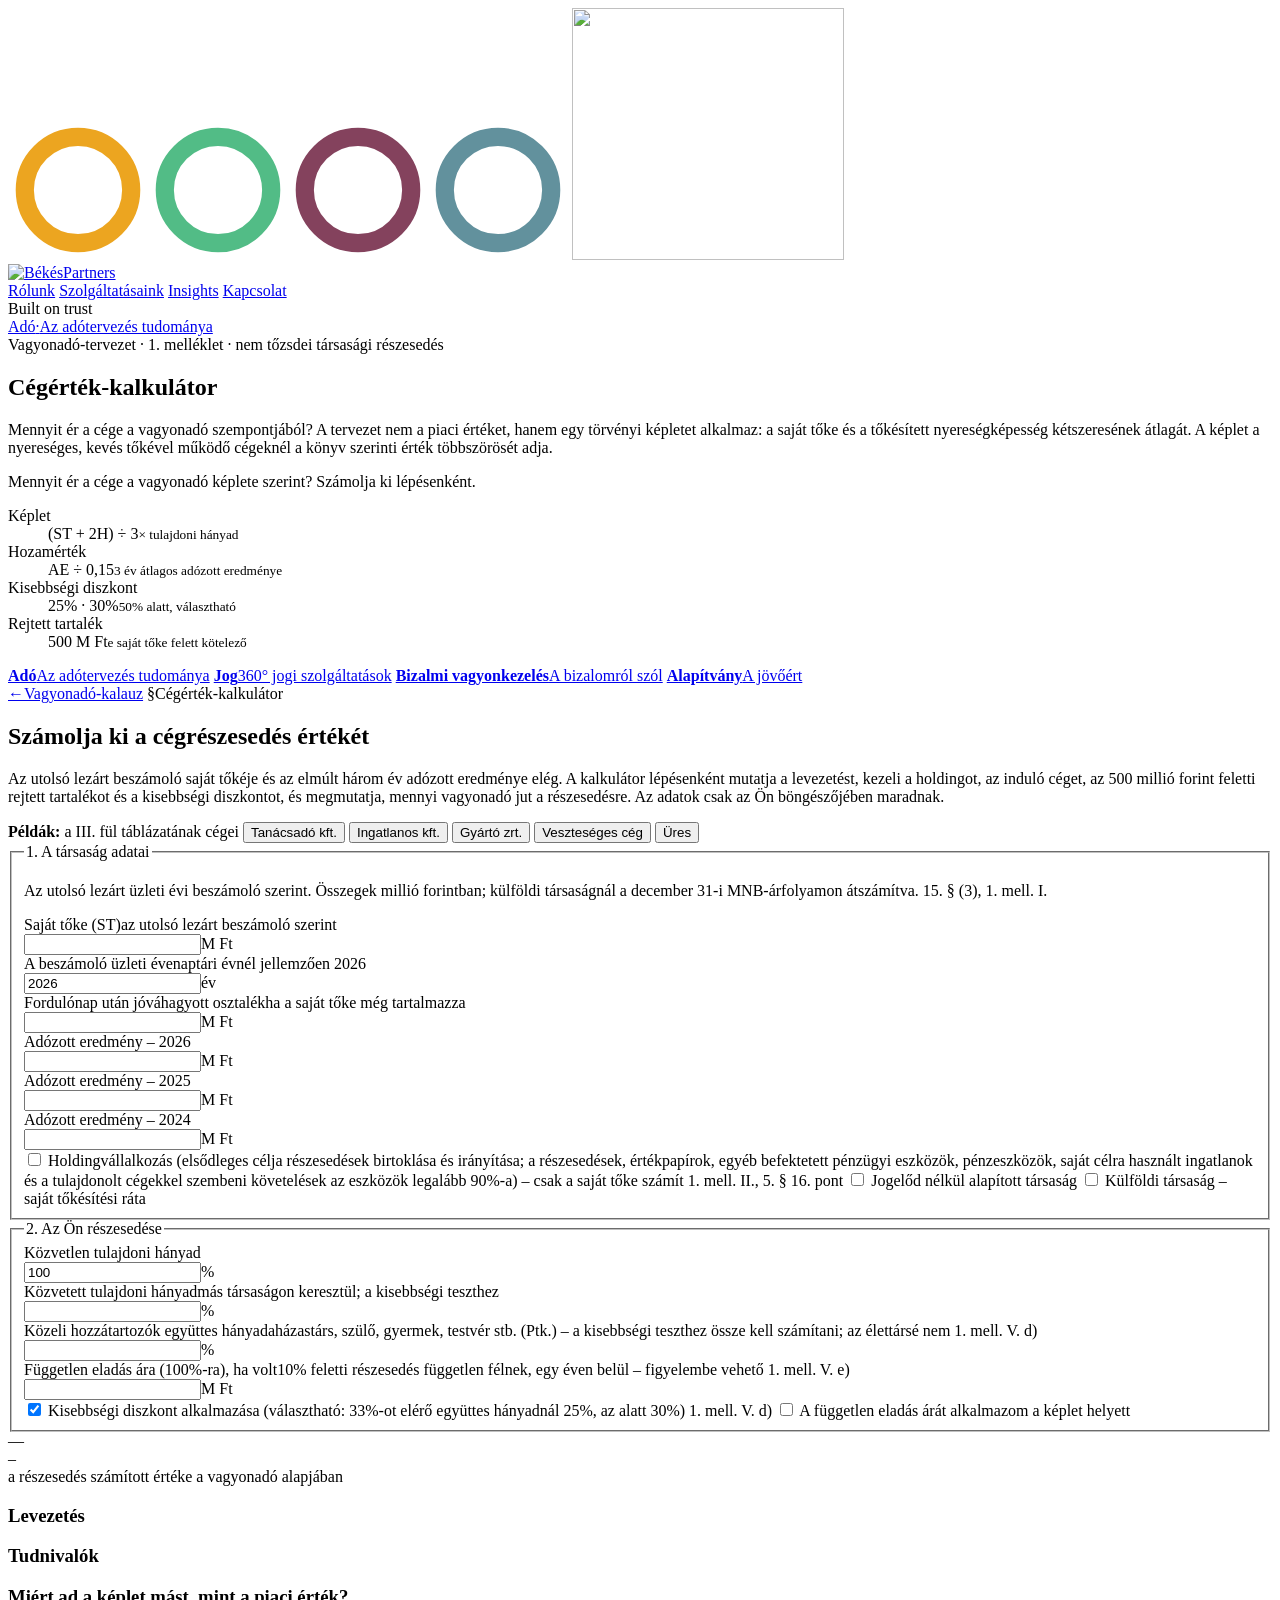
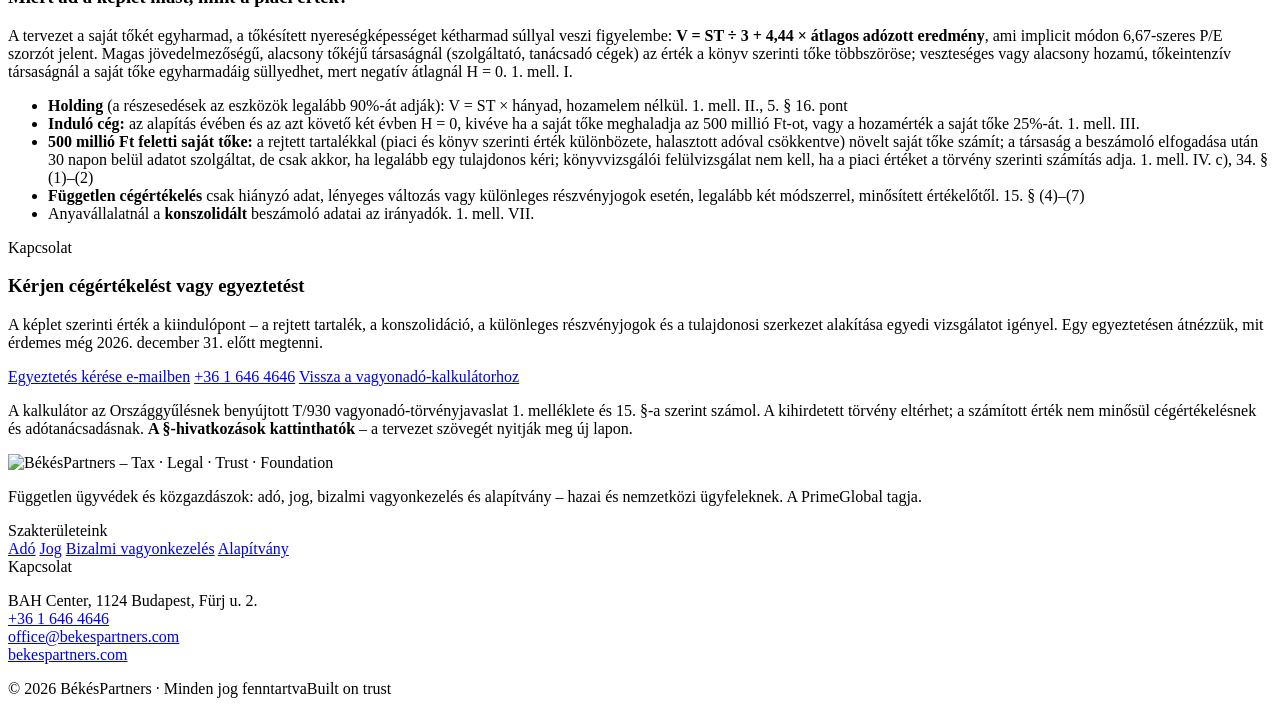
==== cegertek.html @ 0c13ca5b "Alap-URL átírása staging.bekespartners.com/vagyonado-kalauz2026/-ra og:image, canonical, og:url – mi" ====
<!DOCTYPE html>
<!-- Cégérték-kalkulátor – önálló oldal. Arculat és lábléc az index.html-lel közös (styles.css). Logika: cegertek.js -->
<html lang="hu" data-hdr="hero" data-radius="0" data-density="m" data-tabs="line" data-upper="1" data-hcolor="accent" data-bg="neutral" data-stripe="4" data-facts="1" data-logopos="left" data-theme="light">
<head>
<meta charset="utf-8">
<meta name="viewport" content="width=device-width, initial-scale=1, viewport-fit=cover">
<meta http-equiv="Content-Security-Policy" content="default-src 'none'; script-src 'self'; style-src 'self'; img-src 'self' data:; font-src 'self'; connect-src 'none'; form-action 'none'; base-uri 'none'; object-src 'none'; upgrade-insecure-requests">
<meta name="referrer" content="no-referrer">
<meta name="description" content="Cégérték-kalkulátor a 2026-os vagyonadó-tervezet 1. melléklete szerint: V = (ST + 2H) ÷ 3 – saját tőke, hozamérték, holding, induló cég, rejtett tartalék, kisebbségi diszkont.">
<meta name="robots" content="index,follow">
<meta name="theme-color" content="#13407D">
<meta property="og:type" content="article">
<meta property="og:locale" content="hu_HU">
<meta property="og:site_name" content="BékésPartners">
<meta property="og:title" content="Cégérték-kalkulátor – nem tőzsdei cégrészesedés értéke a vagyonadó-tervezet szerint">
<meta property="og:description" content="Számolja ki, mennyit ér a cége a 2026-os vagyonadó-tervezet képlete szerint, és mennyi vagyonadó jut a részesedésére.">
<meta property="og:image" content="https://staging.bekespartners.com/vagyonado-kalauz2026/hero.jpg">
<link rel="canonical" href="https://staging.bekespartners.com/vagyonado-kalauz2026/cegertek.html">
<meta property="og:url" content="https://staging.bekespartners.com/vagyonado-kalauz2026/cegertek.html">
<meta name="twitter:card" content="summary_large_image">
<script type="application/ld+json">{"@context":"https://schema.org","@type":"WebApplication","name":"Cégérték-kalkulátor","applicationCategory":"FinanceApplication","inLanguage":"hu","author":{"@type":"Organization","name":"BékésPartners","url":"https://www.bekespartners.com/"}}</script>
<meta name="color-scheme" content="light dark">
<title>Cégérték-kalkulátor</title>
<link rel="icon" href="data:image/svg+xml,%3Csvg xmlns='http://www.w3.org/2000/svg' viewBox='0 0 32 32'%3E%3Crect width='32' height='32' rx='6' fill='%231B4180'/%3E%3Ctext x='16' y='22' font-family='Georgia,serif' font-size='18' font-weight='700' text-anchor='middle' fill='%23fff'%3E%C2%A7%3C/text%3E%3C/svg%3E">
<link rel="preload" href="fonts/montserrat-latin-ext-400-normal.woff2" as="font" type="font/woff2" crossorigin>
<link rel="preload" href="fonts/montserrat-latin-ext-600-normal.woff2" as="font" type="font/woff2" crossorigin>
<link rel="stylesheet" href="styles.css">
</head>
<body class="page-cegertek">
<!-- Háttér-vízjel: a BékésPartners-logó négy gyűrűje; a IV. fülön az SQN-logó. Tisztán dekoratív. -->
<div class="wm" aria-hidden="true">
  <svg class="wm-rings" viewBox="0 0 400 100" width="560" height="140">
    <circle cx="50" cy="50" r="38" fill="none" stroke="#ECA520" stroke-width="13"/>
    <circle cx="150" cy="50" r="38" fill="none" stroke="#52BC86" stroke-width="13"/>
    <circle cx="250" cy="50" r="38" fill="none" stroke="#84425D" stroke-width="13"/>
    <circle cx="350" cy="50" r="38" fill="none" stroke="#62919D" stroke-width="13"/>
  </svg>
  <img class="wm-sqn" src="sqn-logo.png" alt="" width="272" height="252">
</div>

<header class="brandbar" id="brandbar">
  <div class="wrap">
    <div class="brandrow">
      <div class="brandid">
        <!-- LOGÓ: logo.png a repó gyökerében (átlátszó háttér). Mérete: styles.css --bar-logo-h -->
        <a class="logolink" href="index.html" aria-label="BékésPartners – Vagyonadó-kalauz, kezdőlap"><img class="logo" src="logo.png" alt="BékésPartners" width="572" height="80"></a>
      </div>
      <div class="brandright">
        <!-- FŐOLDALI NAVIGÁCIÓ tükre (bekespartners.com) – a linkek a főoldalra mutatnak; aloldal-címekre cserélhetők -->
        <nav class="sitenav" aria-label="BékésPartners főoldal">
          <a href="https://www.bekespartners.com/" target="_blank" rel="noopener noreferrer">Rólunk</a>
          <a href="https://www.bekespartners.com/" target="_blank" rel="noopener noreferrer">Szolgáltatásaink</a>
          <a href="https://www.bekespartners.com/" target="_blank" rel="noopener noreferrer">Insights</a>
          <a href="https://www.bekespartners.com/" target="_blank" rel="noopener noreferrer">Kapcsolat</a>
        </nav>
        <!-- MOTTÓ: a BékésPartners "Built on trust" jelmondat – töröld a sort, ha nem kell -->
        <span class="motto">Built on trust</span>
        <!-- SZÖVEGÁLLAPOT (kikapcsolva) – ha később kell, ide: <span class="stamp">Szövegállapot: …</span> -->
      </div>
    </div>
  </div>
</header>
<section class="masthead masthead-sm" aria-label="Bevezető">
  <div class="wrap">
    <a class="practice-chip" href="https://www.bekespartners.com/ado/" target="_blank" rel="noopener noreferrer"><span class="pc-dot"></span>Adó<span class="pc-sep">·</span><span class="pc-tag">Az adótervezés tudománya</span></a>
    <div class="eyebrow">Vagyonadó-tervezet · 1. melléklet · nem tőzsdei társasági részesedés</div>
    <h1>Cégérték-kalkulátor</h1>
    <p class="lead lead-full">Mennyit ér a cége a vagyonadó szempontjából? A tervezet nem a piaci értéket, hanem egy törvényi képletet alkalmaz: a saját tőke és a tőkésített nyereségképesség kétszeresének átlagát. A képlet a nyereséges, kevés tőkével működő cégeknél a könyv szerinti érték többszörösét adja.</p>
    <p class="lead lead-short">Mennyit ér a cége a vagyonadó képlete szerint? Számolja ki lépésenként.</p>
    <dl class="facts">
      <div class="f-tax"><dt>Képlet</dt><dd>(ST + 2H) ÷ 3<small>× tulajdoni hányad</small></dd></div>
      <div class="f-legal"><dt>Hozamérték</dt><dd>AE ÷ 0,15<small>3 év átlagos adózott eredménye</small></dd></div>
      <div class="f-trust"><dt>Kisebbségi diszkont</dt><dd>25% · 30%<small>50% alatt, választható</small></dd></div>
      <div class="f-found"><dt>Rejtett tartalék</dt><dd>500 M Ft<small>e saját tőke felett kötelező</small></dd></div>
    </dl>
  </div>
</section>
<nav class="practice-rule" aria-label="BékésPartners szakterületek">
  <a class="pr-tax" href="https://www.bekespartners.com/ado/" target="_blank" rel="noopener noreferrer"><b>Adó</b><span>Az adótervezés tudománya</span></a>
  <a class="pr-legal" href="https://www.bekespartners.com/jog/" target="_blank" rel="noopener noreferrer"><b>Jog</b><span>360° jogi szolgáltatások</span></a>
  <a class="pr-trust" href="https://www.bekespartners.com/vagyonkezeles/" target="_blank" rel="noopener noreferrer"><b>Bizalmi vagyonkezelés</b><span>A bizalomról szól</span></a>
  <a class="pr-found" href="https://www.bekespartners.com/alapitvany/" target="_blank" rel="noopener noreferrer"><b>Alapítvány</b><span>A jövőért</span></a>
</nav>
<nav class="tabbar" aria-label="Oldalak">
  <div class="wrap"><div class="tabs">
    <a class="tab tab-link" href="index.html"><span class="n">←</span>Vagyonadó-kalauz</a>
    <span class="tab" aria-current="page"><span class="n">§</span>Cégérték-kalkulátor</span>
  </div></div>
</nav>

<main class="wrap">
<section class="panel" id="ceg">
  <div class="prose k-intro">
    <h2>Számolja ki a cégrészesedés értékét</h2>
    <p>Az utolsó lezárt beszámoló saját tőkéje és az elmúlt három év adózott eredménye elég. A kalkulátor lépésenként mutatja a levezetést, kezeli a holdingot, az induló céget, az 500 millió forint feletti rejtett tartalékot és a kisebbségi diszkontot, és megmutatja, mennyi vagyonadó jut a részesedésre. Az adatok csak az Ön böngészőjében maradnak.</p>
  </div>
  <noscript><div class="note"><b>A kalkulátorhoz JavaScript szükséges.</b></div></noscript>
  <div class="kbar">
    <span class="kbar-l"><strong>Példák:</strong> a III. fül táblázatának cégei</span>
    <span class="bar-actions">
      <button type="button" class="btn small" data-ex="tanacsado">Tanácsadó kft.</button>
      <button type="button" class="btn small" data-ex="ingatlan">Ingatlanos kft.</button>
      <button type="button" class="btn small" data-ex="gyarto">Gyártó zrt.</button>
      <button type="button" class="btn small" data-ex="veszteseges">Veszteséges cég</button>
      <button type="button" class="btn small" data-ex="clear">Üres</button>
    </span>
  </div>
  <div class="test">
    <form class="form" id="cf" autocomplete="off" novalidate>
      <fieldset>
        <legend>1. A társaság adatai</legend>
        <p class="fhint">Az utolsó lezárt üzleti évi beszámoló szerint. Összegek millió forintban; külföldi társaságnál a december 31-i MNB-árfolyamon átszámítva. <span class="ref">15. § (3), 1. mell. I.</span></p>
        <div class="grid3">
          <div class="fld"><label for="c_st">Saját tőke (ST)</label><span class="sub">az utolsó lezárt beszámoló szerint</span><div class="inp"><input type="number" step="any" id="c_st" inputmode="decimal"><span>M Ft</span></div></div>
          <div class="fld"><label for="c_fy">A beszámoló üzleti éve</label><span class="sub">naptári évnél jellemzően 2026</span><div class="inp"><input type="number" step="1" id="c_fy" value="2026" inputmode="numeric"><span>év</span></div></div>
          <div class="fld"><label for="c_div">Fordulónap után jóváhagyott osztalék</label><span class="sub">ha a saját tőke még tartalmazza</span><div class="inp"><input type="number" step="any" min="0" id="c_div" inputmode="decimal"><span>M Ft</span></div></div>
          <div class="fld"><label for="c_ae1" id="l_ae1">Adózott eredmény – 2026</label><div class="inp"><input type="number" step="any" id="c_ae1" inputmode="decimal"><span>M Ft</span></div></div>
          <div class="fld"><label for="c_ae2" id="l_ae2">Adózott eredmény – 2025</label><div class="inp"><input type="number" step="any" id="c_ae2" inputmode="decimal"><span>M Ft</span></div></div>
          <div class="fld"><label for="c_ae3" id="l_ae3">Adózott eredmény – 2024</label><div class="inp"><input type="number" step="any" id="c_ae3" inputmode="decimal"><span>M Ft</span></div></div>
        </div>
        <div class="grid3" id="c_hidden" hidden>
          <div class="fld"><label for="c_rt">Rejtett tartalék</label><span class="sub">befektetett ingatlan, részesedés, értékpapír: piaci − könyv szerinti érték, könyvvizsgáló által felülvizsgálva</span><div class="inp"><input type="number" step="any" min="0" id="c_rt" inputmode="decimal"><span>M Ft</span></div></div>
          <div class="fld"><label for="c_dtl">Halasztott adókötelezettség</label><span class="sub">üresen hagyva a rejtett tartalék 15%-a <span class="ref">5. § 15. pont</span></span><div class="inp"><input type="number" step="any" min="0" id="c_dtl" inputmode="decimal"><span>M Ft</span></div></div>
        </div>
        <div class="kopts">
          <label class="chk"><input type="checkbox" id="c_hold"> Holdingvállalkozás (elsődleges célja részesedések birtoklása és irányítása; a részesedések, értékpapírok, egyéb befektetett pénzügyi eszközök, pénzeszközök, saját célra használt ingatlanok és a tulajdonolt cégekkel szembeni követelések az eszközök legalább 90%-a) – csak a saját tőke számít <span class="ref">1. mell. II., 5. § 16. pont</span></label>
          <label class="chk"><input type="checkbox" id="c_new"> Jogelőd nélkül alapított társaság</label>
          <label class="chk"><input type="checkbox" id="c_kulf"> Külföldi társaság – saját tőkésítési ráta</label>
        </div>
        <div class="kopts" id="c_simprow" hidden>
          <label class="chk"><input type="checkbox" id="c_simp"> Egyszerűsített értékelés: a saját tőke tulajdoni hányadra jutó része (választható, ha a saját tőke legfeljebb 100 M Ft) <span class="ref">15. § (9)</span></label>
        </div>
        <div class="grid3" id="c_newrow" hidden>
          <div class="fld"><label for="c_fd">Az alapítás éve</label><span class="sub">az alapítás évében és az azt követő két évben H = 0, kivéve ha ST &gt; 500 M Ft vagy H &gt; ST 25%-a <span class="ref">1. mell. III.</span></span><div class="inp"><input type="number" step="1" id="c_fd" inputmode="numeric"><span>év</span></div></div>
        </div>
        <div class="grid3" id="c_kulfrow" hidden>
          <div class="fld"><label for="c_T">Tőkésítési ráta</label><span class="sub">az ország kockázatmentes kamatlába + nem jegyzett társaságokra alkalmazott felár <span class="ref">1. mell. VI.</span></span><div class="inp"><input type="number" step="any" min="1" id="c_T" value="15" inputmode="decimal"><span>%</span></div></div>
        </div>
      </fieldset>
      <fieldset>
        <legend>2. Az Ön részesedése</legend>
        <div class="grid3">
          <div class="fld"><label for="c_sh">Közvetlen tulajdoni hányad</label><div class="inp"><input type="number" step="any" min="0" max="100" id="c_sh" value="100" inputmode="decimal"><span>%</span></div></div>
          <div class="fld"><label for="c_ish">Közvetett tulajdoni hányad</label><span class="sub">más társaságon keresztül; a kisebbségi teszthez</span><div class="inp"><input type="number" step="any" min="0" max="100" id="c_ish" inputmode="decimal"><span>%</span></div></div>
          <div class="fld"><label for="c_rel">Közeli hozzátartozók együttes hányada</label><span class="sub">házastárs, szülő, gyermek, testvér stb. (Ptk.) – a kisebbségi teszthez össze kell számítani; az élettársé nem <span class="ref">1. mell. V. d)</span></span><div class="inp"><input type="number" step="any" min="0" max="100" id="c_rel" inputmode="decimal"><span>%</span></div></div>
          <div class="fld"><label for="c_txv">Független eladás ára (100%-ra), ha volt</label><span class="sub">10% feletti részesedés független félnek, egy éven belül – figyelembe vehető <span class="ref">1. mell. V. e)</span></span><div class="inp"><input type="number" step="any" min="0" id="c_txv" inputmode="decimal"><span>M Ft</span></div></div>
        </div>
        <div class="kopts">
          <label class="chk"><input type="checkbox" id="c_disc" checked> Kisebbségi diszkont alkalmazása (választható: 33%-ot elérő együttes hányadnál 25%, az alatt 30%) <span class="ref">1. mell. V. d)</span></label>
          <label class="chk"><input type="checkbox" id="c_usetx"> A független eladás árát alkalmazom a képlet helyett</label>
        </div>
      </fieldset>
    </form>
    <aside class="result" id="cSum">
      <div class="r-top">
        <span class="badge b-info" id="cBadge">—</span>
        <div class="r-tax" id="cVal">–</div>
        <div class="r-tax-lbl">a részesedés számított értéke a vagyonadó alapjában</div>
        <div class="krange" id="cRatio"></div>
      </div>
      <div class="r-rows" id="cRows"></div>
      <div class="r-sec">
        <h3>Levezetés</h3>
        <div class="ka-steps" id="cSteps"></div>
      </div>
      <div class="r-sec">
        <h3>Tudnivalók</h3>
        <div class="flags" id="cFlags"></div>
      </div>
    </aside>
  </div>

  <div class="prose">
    <h3>Miért ad a képlet mást, mint a piaci érték?</h3>
    <p>A tervezet a saját tőkét egyharmad, a tőkésített nyereségképességet kétharmad súllyal veszi figyelembe: <strong>V = ST ÷ 3 + 4,44 × átlagos adózott eredmény</strong>, ami implicit módon 6,67-szeres P/E szorzót jelent. Magas jövedelmezőségű, alacsony tőkéjű társaságnál (szolgáltató, tanácsadó cégek) az érték a könyv szerinti tőke többszöröse; veszteséges vagy alacsony hozamú, tőkeintenzív társaságnál a saját tőke egyharmadáig süllyedhet, mert negatív átlagnál H = 0. <span class="ref">1. mell. I.</span></p>
    <ul>
      <li><strong>Holding</strong> (a részesedések az eszközök legalább 90%-át adják): V = ST × hányad, hozamelem nélkül. <span class="ref">1. mell. II., 5. § 16. pont</span></li>
      <li><strong>Induló cég:</strong> az alapítás évében és az azt követő két évben H = 0, kivéve ha a saját tőke meghaladja az 500 millió Ft-ot, vagy a hozamérték a saját tőke 25%-át. <span class="ref">1. mell. III.</span></li>
      <li><strong>500 millió Ft feletti saját tőke:</strong> a rejtett tartalékkal (piaci és könyv szerinti érték különbözete, halasztott adóval csökkentve) növelt saját tőke számít; a társaság a beszámoló elfogadása után 30 napon belül adatot szolgáltat, de csak akkor, ha legalább egy tulajdonos kéri; könyvvizsgálói felülvizsgálat nem kell, ha a piaci értéket a törvény szerinti számítás adja. <span class="ref">1. mell. IV. c), 34. § (1)–(2)</span></li>
      <li><strong>Független cégértékelés</strong> csak hiányzó adat, lényeges változás vagy különleges részvényjogok esetén, legalább két módszerrel, minősített értékelőtől. <span class="ref">15. § (4)–(7)</span></li>
      <li>Anyavállalatnál a <strong>konszolidált</strong> beszámoló adatai az irányadók. <span class="ref">1. mell. VII.</span></li>
    </ul>
    <div class="contact-cta">
      <div>
        <div class="eyebrow">Kapcsolat</div>
        <h3>Kérjen cégértékelést vagy egyeztetést</h3>
        <p>A képlet szerinti érték a kiindulópont – a rejtett tartalék, a konszolidáció, a különleges részvényjogok és a tulajdonosi szerkezet alakítása egyedi vizsgálatot igényel. Egy egyeztetésen átnézzük, mit érdemes még 2026. december 31. előtt megtenni.</p>
      </div>
      <div class="contact-btns">
        <a class="cta" href="mailto:office@bekespartners.com?subject=C%C3%A9g%C3%A9rt%C3%A9k%20%C3%A9s%20vagyonad%C3%B3%20%E2%80%93%20egyeztet%C3%A9s%20k%C3%A9r%C3%A9se">Egyeztetés kérése e-mailben</a>
        <a class="cta outline" href="tel:+3616464646">+36&nbsp;1&nbsp;646&nbsp;4646</a>
        <a class="cta outline" href="index.html#teszt">Vissza a vagyonadó-kalkulátorhoz</a>
      </div>
    </div>
    <p class="disclaimer">A kalkulátor az Országgyűlésnek benyújtott T/930 vagyonadó-törvényjavaslat 1. melléklete és 15. §-a szerint számol. A kihirdetett törvény eltérhet; a számított érték nem minősül cégértékelésnek és adótanácsadásnak. <strong>A §-hivatkozások kattinthatók</strong> – a tervezet szövegét nyitják meg új lapon.</p>
  </div>
</section>
</main>

<footer class="site-footer">
  <div class="wrap">
    <div class="ft-grid">
      <div class="ft-brand">
        <picture>
          <source srcset="logo.png" media="(prefers-reduced-motion: reduce)">
          <img class="ft-logo" src="logo-kibomlas.gif" alt="BékésPartners – Tax · Legal · Trust · Foundation" width="940" height="144" loading="lazy">
        </picture>
        <p>Független ügyvédek és közgazdászok: adó, jog, bizalmi vagyonkezelés és alapítvány – hazai és nemzetközi ügyfeleknek. A PrimeGlobal tagja.</p>
      </div>
      <div class="ft-prac">
        <div class="ft-h">Szakterületeink</div>
        <a class="p-tax" href="https://www.bekespartners.com/ado/" target="_blank" rel="noopener noreferrer">Adó</a>
        <a class="p-legal" href="https://www.bekespartners.com/jog/" target="_blank" rel="noopener noreferrer">Jog</a>
        <a class="p-trust" href="https://www.bekespartners.com/vagyonkezeles/" target="_blank" rel="noopener noreferrer">Bizalmi vagyonkezelés</a>
        <a class="p-found" href="https://www.bekespartners.com/alapitvany/" target="_blank" rel="noopener noreferrer">Alapítvány</a>
      </div>
      <div class="ft-contact">
        <div class="ft-h">Kapcsolat</div>
        <p>BAH Center, 1124 Budapest, Fürj u. 2.<br><a href="tel:+3616464646">+36&nbsp;1&nbsp;646&nbsp;4646</a><br><a href="mailto:office@bekespartners.com">office@bekespartners.com</a><br><a href="https://www.bekespartners.com/" target="_blank" rel="noopener noreferrer">bekespartners.com</a></p>
      </div>
    </div>
    <div class="ft-bottom"><span>© 2026 BékésPartners · Minden jog fenntartva</span><span class="ft-motto">Built on trust</span></div>
  </div>
</footer>

<script src="app.js" defer></script>
<script src="cegertek.js" defer></script>
</body>
</html>
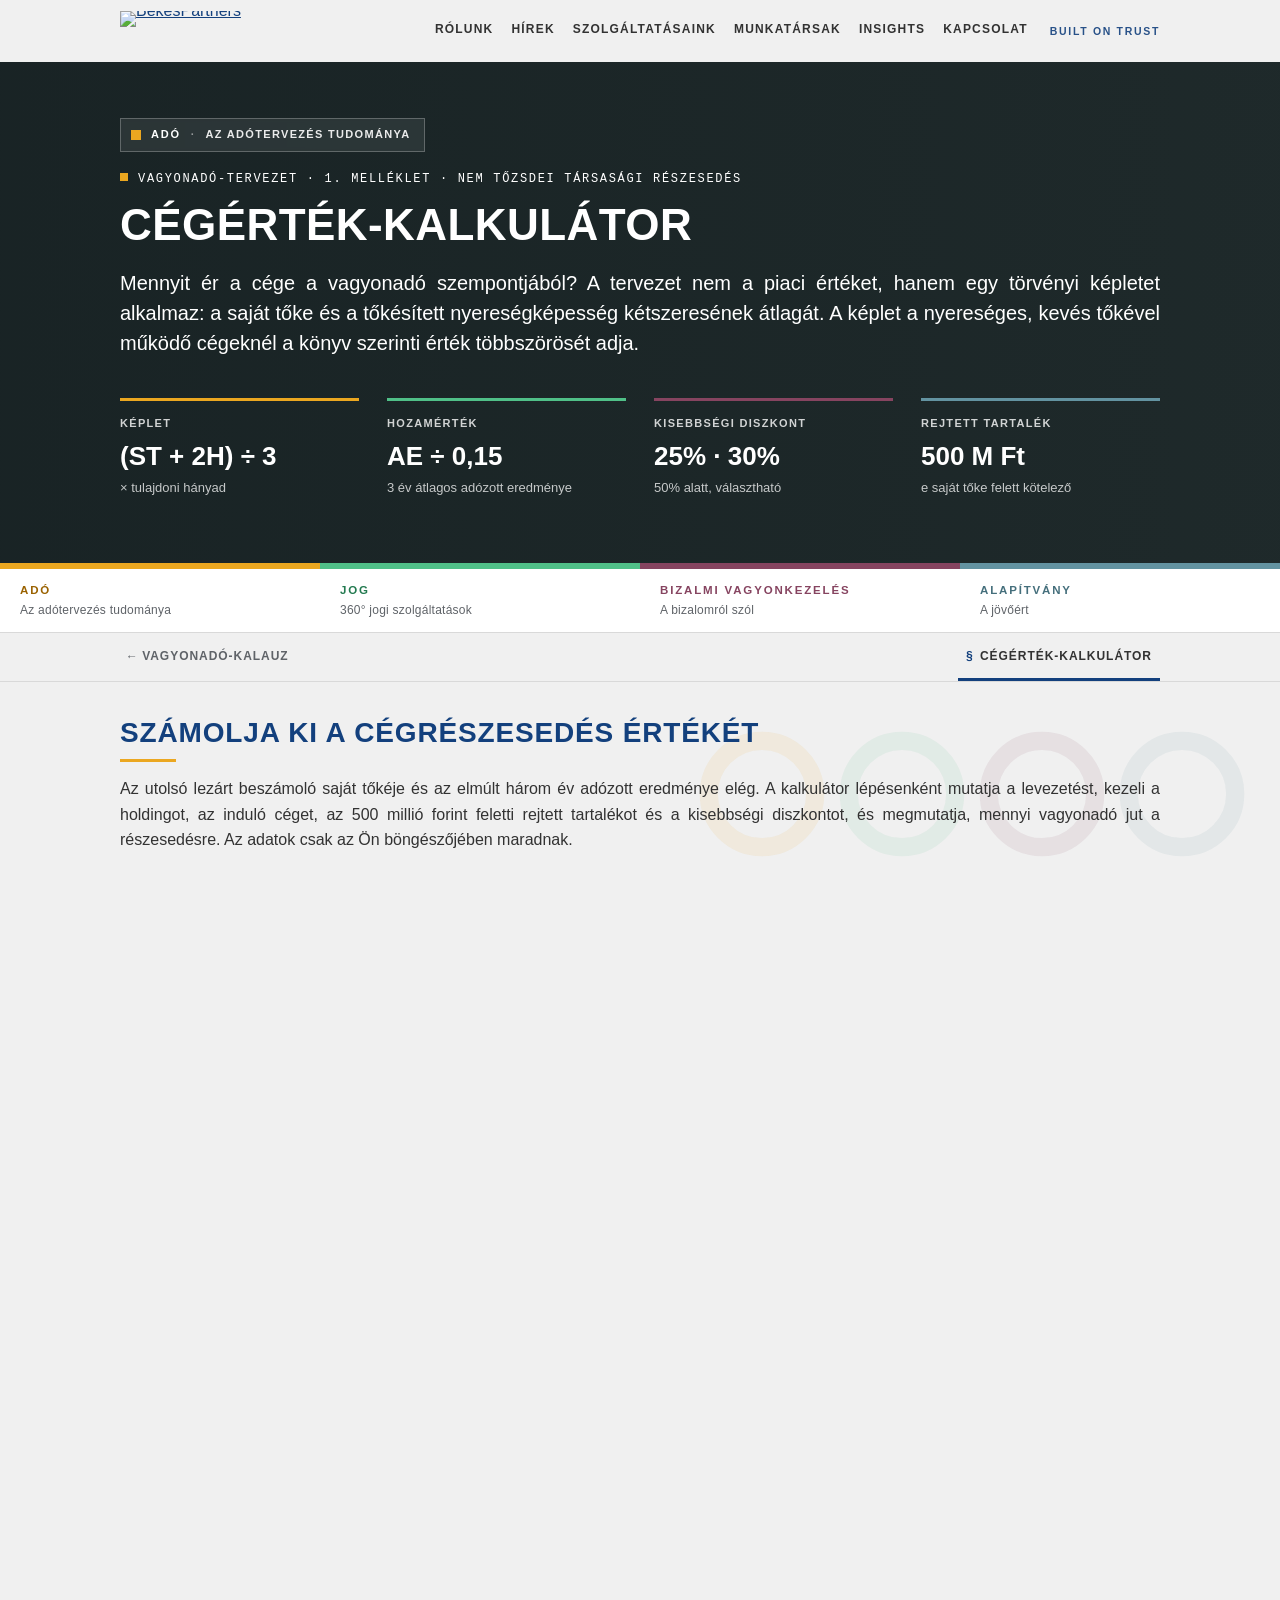
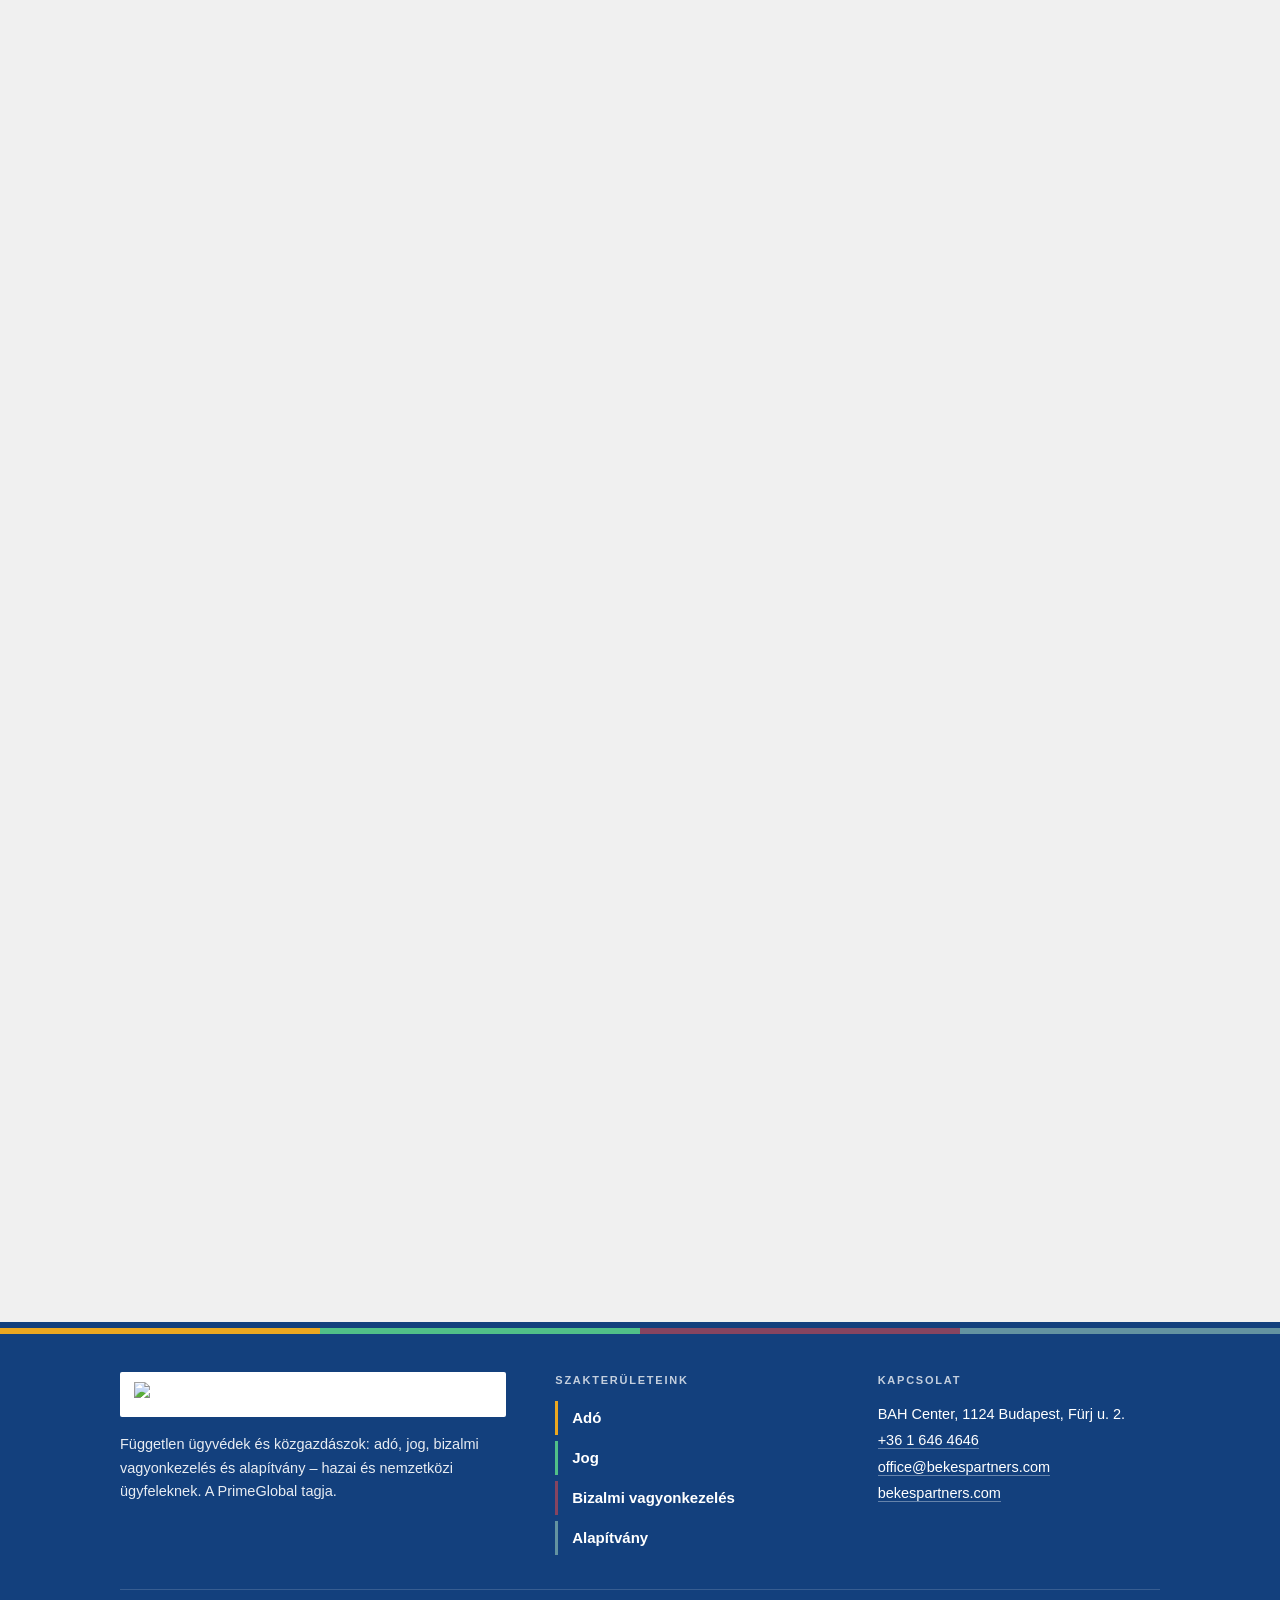
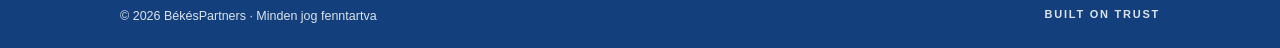
==== commit a5867172: "Navigáció frissítése a staging WP menünek megfelelően (6 link, root-relatív) Rólunk, Hírek, Szolgált" ====
--- a/cegertek.html
+++ b/cegertek.html
@@ -43,15 +43,17 @@
     <div class="brandrow">
       <div class="brandid">
         <!-- LOGÓ: logo.png a repó gyökerében (átlátszó háttér). Mérete: styles.css --bar-logo-h -->
-        <a class="logolink" href="index.html" aria-label="BékésPartners – Vagyonadó-kalauz, kezdőlap"><img class="logo" src="logo.png" alt="BékésPartners" width="572" height="80"></a>
+        <a class="logolink" href="./" aria-label="BékésPartners – Vagyonadó-kalauz, kezdőlap"><img class="logo" src="logo.png" alt="BékésPartners" width="572" height="80"></a>
       </div>
       <div class="brandright">
         <!-- FŐOLDALI NAVIGÁCIÓ tükre (bekespartners.com) – a linkek a főoldalra mutatnak; aloldal-címekre cserélhetők -->
         <nav class="sitenav" aria-label="BékésPartners főoldal">
-          <a href="https://www.bekespartners.com/" target="_blank" rel="noopener noreferrer">Rólunk</a>
-          <a href="https://www.bekespartners.com/" target="_blank" rel="noopener noreferrer">Szolgáltatásaink</a>
-          <a href="https://www.bekespartners.com/" target="_blank" rel="noopener noreferrer">Insights</a>
-          <a href="https://www.bekespartners.com/" target="_blank" rel="noopener noreferrer">Kapcsolat</a>
+          <a href="/rolunk/">Rólunk</a>
+          <a href="/news/">Hírek</a>
+          <a href="/ado/">Szolgáltatásaink</a>
+          <a href="/munkatarsak/">Munkatársak</a>
+          <a href="/insights-2/">Insights</a>
+          <a href="/kapcsolat/">Kapcsolat</a>
         </nav>
         <!-- MOTTÓ: a BékésPartners "Built on trust" jelmondat – töröld a sort, ha nem kell -->
         <span class="motto">Built on trust</span>
@@ -83,7 +85,7 @@
 </nav>
 <nav class="tabbar" aria-label="Oldalak">
   <div class="wrap"><div class="tabs">
-    <a class="tab tab-link" href="index.html"><span class="n">←</span>Vagyonadó-kalauz</a>
+    <a class="tab tab-link" href="./"><span class="n">←</span>Vagyonadó-kalauz</a>
     <span class="tab" aria-current="page"><span class="n">§</span>Cégérték-kalkulátor</span>
   </div></div>
 </nav>
@@ -189,7 +191,7 @@
       <div class="contact-btns">
         <a class="cta" href="mailto:office@bekespartners.com?subject=C%C3%A9g%C3%A9rt%C3%A9k%20%C3%A9s%20vagyonad%C3%B3%20%E2%80%93%20egyeztet%C3%A9s%20k%C3%A9r%C3%A9se">Egyeztetés kérése e-mailben</a>
         <a class="cta outline" href="tel:+3616464646">+36&nbsp;1&nbsp;646&nbsp;4646</a>
-        <a class="cta outline" href="index.html#teszt">Vissza a vagyonadó-kalkulátorhoz</a>
+        <a class="cta outline" href="./">Vissza a vagyonadó-kalkulátorhoz</a>
       </div>
     </div>
     <p class="disclaimer">A kalkulátor az Országgyűlésnek benyújtott T/930 vagyonadó-törvényjavaslat 1. melléklete és 15. §-a szerint számol. A kihirdetett törvény eltérhet; a számított érték nem minősül cégértékelésnek és adótanácsadásnak. <strong>A §-hivatkozások kattinthatók</strong> – a tervezet szövegét nyitják meg új lapon.</p>
--- a/styles.css
+++ b/styles.css
@@ -0,0 +1,714 @@
+/* =====================================================================
+   VAGYONADÓ-KALAUZ – styles.css
+   ---------------------------------------------------------------------
+   ARCULAT: csak az alábbi első blokkot kell módosítani.
+   A többi szín, méret és változat ebből származik.
+   ===================================================================== */
+:root{
+  /* Elsődleges szín: fejléc, gombok, fülek, grafikon. Legyen elég sötét,
+     hogy fehér szöveg olvasható legyen rajta (kontraszt ≥ 4,5:1). */
+  --brand:#13407D;            /* BékésPartners navy – bekespartners.com */
+  /* Másodlagos szín: kis feliratok (section label), segédvonalak, grafikon-segédvonal. */
+  --brand2:#0078C7;           /* BékésPartners blue */
+  /* Szöveg színe az elsődleges színen (fehér sötét márkaszínhez, #111111 világoshoz). */
+  --brand-ink:#ffffff;
+
+  /* Betűk – rendszerbetűk, nincs külső betöltés (adatvédelem, CSP).
+     Saját betűhöz lásd lent az @font-face mintát. */
+  --f-display:"Montserrat",Arial,Helvetica,sans-serif;   /* önállóan hosztolt, lásd @font-face lent */
+  --f-body:"Montserrat",Arial,Helvetica,sans-serif;
+  --f-mono:ui-monospace,"SFMono-Regular",Menlo,Consolas,"Liberation Mono",monospace;
+
+  /* Logó magassága a rögzített márkasávban (asztali / mobil) */
+  --bar-logo-h:40px; --bar-logo-h-m:30px;
+  /* Világos fejléc háttere (data-hdr="light") – a logó eredeti háttérszíne */
+  --hdr-light:#F0F0F0;
+
+  /* Szöveg és háttér – bekespartners.com: #323232 szöveg, #F0F0F0 háttér */
+  --ink:#323232; --bg:#F0F0F0; --surface:#ffffff; --sunk:#E9E9E9; --muted:#5F6368; --line:#D9D9D9;
+  /* Hero (sötét fotós fejléc) – a bekespartners.com hero-fotójának tónusai; a kép: hero.jpg */
+  --hero-a:#1F2A2B; --hero-b:#5B7E80; --plum-dark:#5A2830;
+  /* SQN Trust skin a bizalmi vagyonkezelés fülön – sqntrust.com */
+  --sqn-blue:#007FB2; --sqn-blue-text:#006B96; --sqn-ink:#221F20; --sqn-slate:#39485F; --sqn-soft:#E6F2F8;
+  /* Szövegváltozat a kék címkékhez – WCAG AA kontraszt a #F0F0F0 háttéren (a #0078C7 csak 4,08:1) */
+  --brand2-text:#0A66AD;
+  --f-serif:"Playfair Display","Didot","Bodoni MT",Georgia,"Times New Roman",serif;
+
+  /* Négyszegmensű gyakorlati színcsík (Tax · Legal · Trust · Foundation) – a data-stripe="4" kapcsolja */
+  --seg1:#EBA720; --seg2:#50C088; --seg3:#864460; --seg4:#6393A1;
+}
+/* Montserrat – önállóan hosztolva a /fonts mappából (SIL Open Font License, fonts/LICENSE-Montserrat.txt).
+   Nincs külső betöltés: adatvédelem és CSP (font-src 'self'). */
+@font-face{font-family:"Playfair Display";font-style:normal;font-weight:400;font-display:swap;src:url("fonts/playfair-display-latin-400-normal.woff2") format("woff2");unicode-range:U+0000-00FF,U+0131,U+0152-0153,U+02BB-02BC,U+02C6,U+02DA,U+02DC,U+0304,U+0308,U+0329,U+2000-206F,U+20AC,U+2122,U+2191,U+2193,U+2212,U+2215,U+FEFF,U+FFFD}
+@font-face{font-family:"Playfair Display";font-style:normal;font-weight:600;font-display:swap;src:url("fonts/playfair-display-latin-600-normal.woff2") format("woff2");unicode-range:U+0000-00FF,U+0131,U+0152-0153,U+02BB-02BC,U+02C6,U+02DA,U+02DC,U+0304,U+0308,U+0329,U+2000-206F,U+20AC,U+2122,U+2191,U+2193,U+2212,U+2215,U+FEFF,U+FFFD}
+@font-face{font-family:"Playfair Display";font-style:normal;font-weight:400;font-display:swap;src:url("fonts/playfair-display-latin-ext-400-normal.woff2") format("woff2");unicode-range:U+0100-02BA,U+02BD-02C5,U+02C7-02CC,U+02CE-02D7,U+02DD-02FF,U+0304,U+0308,U+0329,U+1D00-1DBF,U+1E00-1E9F,U+1EF2-1EFF,U+2020,U+20A0-20AB,U+20AD-20C0,U+2113,U+2C60-2C7F,U+A720-A7FF}
+@font-face{font-family:"Playfair Display";font-style:normal;font-weight:600;font-display:swap;src:url("fonts/playfair-display-latin-ext-600-normal.woff2") format("woff2");unicode-range:U+0100-02BA,U+02BD-02C5,U+02C7-02CC,U+02CE-02D7,U+02DD-02FF,U+0304,U+0308,U+0329,U+1D00-1DBF,U+1E00-1E9F,U+1EF2-1EFF,U+2020,U+20A0-20AB,U+20AD-20C0,U+2113,U+2C60-2C7F,U+A720-A7FF}
+@font-face{font-family:"Montserrat";font-style:normal;font-weight:400;font-display:swap;src:url("fonts/montserrat-latin-400-normal.woff2") format("woff2");unicode-range:U+0000-00FF,U+0131,U+0152-0153,U+02BB-02BC,U+02C6,U+02DA,U+02DC,U+0304,U+0308,U+0329,U+2000-206F,U+20AC,U+2122,U+2191,U+2193,U+2212,U+2215,U+FEFF,U+FFFD}
+@font-face{font-family:"Montserrat";font-style:normal;font-weight:600;font-display:swap;src:url("fonts/montserrat-latin-600-normal.woff2") format("woff2");unicode-range:U+0000-00FF,U+0131,U+0152-0153,U+02BB-02BC,U+02C6,U+02DA,U+02DC,U+0304,U+0308,U+0329,U+2000-206F,U+20AC,U+2122,U+2191,U+2193,U+2212,U+2215,U+FEFF,U+FFFD}
+@font-face{font-family:"Montserrat";font-style:normal;font-weight:700;font-display:swap;src:url("fonts/montserrat-latin-700-normal.woff2") format("woff2");unicode-range:U+0000-00FF,U+0131,U+0152-0153,U+02BB-02BC,U+02C6,U+02DA,U+02DC,U+0304,U+0308,U+0329,U+2000-206F,U+20AC,U+2122,U+2191,U+2193,U+2212,U+2215,U+FEFF,U+FFFD}
+@font-face{font-family:"Montserrat";font-style:normal;font-weight:400;font-display:swap;src:url("fonts/montserrat-latin-ext-400-normal.woff2") format("woff2");unicode-range:U+0100-02BA,U+02BD-02C5,U+02C7-02CC,U+02CE-02D7,U+02DD-02FF,U+0304,U+0308,U+0329,U+1D00-1DBF,U+1E00-1E9F,U+1EF2-1EFF,U+2020,U+20A0-20AB,U+20AD-20C0,U+2113,U+2C60-2C7F,U+A720-A7FF}
+@font-face{font-family:"Montserrat";font-style:normal;font-weight:600;font-display:swap;src:url("fonts/montserrat-latin-ext-600-normal.woff2") format("woff2");unicode-range:U+0100-02BA,U+02BD-02C5,U+02C7-02CC,U+02CE-02D7,U+02DD-02FF,U+0304,U+0308,U+0329,U+1D00-1DBF,U+1E00-1E9F,U+1EF2-1EFF,U+2020,U+20A0-20AB,U+20AD-20C0,U+2113,U+2C60-2C7F,U+A720-A7FF}
+@font-face{font-family:"Montserrat";font-style:normal;font-weight:700;font-display:swap;src:url("fonts/montserrat-latin-ext-700-normal.woff2") format("woff2");unicode-range:U+0100-02BA,U+02BD-02C5,U+02C7-02CC,U+02CE-02D7,U+02DD-02FF,U+0304,U+0308,U+0329,U+1D00-1DBF,U+1E00-1E9F,U+1EF2-1EFF,U+2020,U+20A0-20AB,U+20AD-20C0,U+2113,U+2C60-2C7F,U+A720-A7FF}
+
+/* ===================== Innentől nem kell szerkeszteni ===================== */
+:root{
+  --accent:var(--brand); --accent-ink:var(--brand-ink); --accent-soft:color-mix(in srgb, var(--brand) 11%, #ffffff);
+  --accent2:var(--brand2);
+  --band:var(--brand); --band-ink:var(--brand-ink); --hdr-bg:var(--band);
+  --fs:16px;
+  --ok:#2c6a45; --ok-soft:#e2efe6; --warn:#7f5400; --warn-soft:#f8eed6; --crit:#a0322a; --crit-soft:#f6e2df;
+  --r:6px;
+}
+:root[data-bg="white"]{--bg:#ffffff; --sunk:#eef1f3}
+:root[data-bg="tint"]{--bg:color-mix(in srgb, var(--brand) 6%, #ffffff); --sunk:color-mix(in srgb, var(--brand) 10%, #ffffff); --line:color-mix(in srgb, var(--brand) 16%, #dfe4e7)}
+@media (prefers-color-scheme: dark){
+  :root:not([data-theme="light"]){
+    --bg:#0e1418; --surface:#151d23; --sunk:#1b252c; --ink:#e3e9ed; --muted:#9aa7b1; --line:#2a3741;
+    --accent:color-mix(in srgb, var(--brand) 55%, #ffffff); --accent-ink:#0b1418; --accent-soft:color-mix(in srgb, var(--brand) 30%, #151d23);
+    --accent2:color-mix(in srgb, var(--brand2) 60%, #ffffff);
+    --ok:#7cc79a; --ok-soft:#173026; --warn:#e3b45a; --warn-soft:#33280f; --crit:#ef8c80; --crit-soft:#3a1d1a;
+    color-scheme:dark;
+  }
+}
+:root[data-theme="dark"]{
+  --bg:#0e1418; --surface:#151d23; --sunk:#1b252c; --ink:#e3e9ed; --muted:#9aa7b1; --line:#2a3741;
+  --accent:color-mix(in srgb, var(--brand) 55%, #ffffff); --accent-ink:#0b1418; --accent-soft:color-mix(in srgb, var(--brand) 30%, #151d23);
+  --accent2:color-mix(in srgb, var(--brand2) 60%, #ffffff);
+  --ok:#7cc79a; --ok-soft:#173026; --warn:#e3b45a; --warn-soft:#33280f; --crit:#ef8c80; --crit-soft:#3a1d1a;
+  color-scheme:dark;
+}
+*{box-sizing:border-box}
+[hidden]{display:none !important}
+body{background:var(--bg);color:var(--ink);font-family:var(--f-body);font-size:var(--fs);line-height:1.6;margin:0}
+.wrap{max-width:1080px;margin:0 auto;padding-inline:20px}
+h1,h2,h3,h4{font-family:var(--f-display);text-wrap:balance;line-height:1.2;margin:0}
+p{margin:0}
+a{color:var(--accent)}
+:focus-visible{outline:2px solid var(--accent);outline-offset:2px}
+
+/* Fejléc */
+.masthead{padding-block:18px 32px;background:var(--hdr-bg);color:var(--band-ink);border-bottom:6px solid var(--brand2)}
+.masthead .eyebrow{color:var(--band-ink);opacity:.78}
+.masthead .lead{margin-top:12px;font-size:17px;color:var(--band-ink);font-weight:600}
+.masthead .facts{background:color-mix(in srgb, var(--band-ink) 35%, transparent);border-color:color-mix(in srgb, var(--band-ink) 35%, transparent)}
+.masthead .facts div{background:var(--hdr-bg)}
+.masthead .facts dt,.masthead .facts dd small{color:var(--band-ink);opacity:.78}
+/* Rögzített márkasáv */
+:root{--bar-h:calc(var(--bar-logo-h) + 22px)}
+@media (max-width:720px){:root{--bar-h:calc(var(--bar-logo-h-m) + 18px)}}
+.brandbar{position:sticky;top:env(safe-area-inset-top,0px);z-index:7;background:var(--hdr-bg);color:var(--band-ink);height:var(--bar-h);display:flex;align-items:center;transition:box-shadow .15s ease}
+.brandbar.stuck{box-shadow:0 1px 0 var(--line),0 4px 14px rgba(15,30,60,.08)}
+.brandbar .wrap{width:100%}
+.brandrow{display:flex;align-items:center;justify-content:space-between;gap:14px;min-width:0}
+.brandid{display:flex;align-items:center;gap:14px;min-width:0}
+.logolink{display:block;line-height:0;border-radius:3px}
+.logo{display:block;height:var(--bar-logo-h);width:auto;max-width:100%}
+@media (max-width:720px){.logo{height:var(--bar-logo-h-m)}}
+.logo.light{background:#ffffff;padding:6px 10px;border-radius:var(--r)}
+.firmname{font-family:var(--f-display);font-weight:600;font-size:18px;min-width:0;overflow-wrap:anywhere;color:var(--band-ink)}
+.stamp{font-family:var(--f-mono);font-size:12px;color:var(--band-ink);opacity:.78;max-width:100%;overflow-wrap:anywhere}
+.brandright{display:flex;flex-direction:column;align-items:flex-end;gap:5px;min-width:0;flex-shrink:0}
+.motto{font-family:var(--f-body);font-size:10.5px;font-weight:700;letter-spacing:.16em;text-transform:uppercase;color:var(--band-ink);opacity:.9;white-space:nowrap}
+@media (max-width:420px){.motto{display:none}}
+.eyebrow{font-family:var(--f-mono);font-size:12px;letter-spacing:.08em;text-transform:uppercase;color:var(--brand2-text)}
+.masthead h1{font-size:clamp(30px,5vw,46px);font-weight:700;margin-top:10px;letter-spacing:-.01em}
+.facts{display:grid;grid-template-columns:repeat(4,minmax(0,1fr));gap:1px;background:var(--line);border:1px solid var(--line);border-radius:var(--r);overflow:hidden;margin-top:26px}
+.facts div{background:var(--surface);padding:14px 16px;min-width:0}
+.facts dt{font-size:12px;color:var(--muted);letter-spacing:.04em;text-transform:uppercase}
+.facts dd{margin:4px 0 0;font-family:var(--f-display);font-size:22px;font-weight:600;font-variant-numeric:tabular-nums}
+.facts dd small{display:block;font-family:var(--f-body);font-size:13px;font-weight:400;color:var(--muted)}
+@media (max-width:720px){.facts{grid-template-columns:repeat(2,minmax(0,1fr))}}
+
+/* Arculati változatok – az index.html <html> elemének data-* attribútumai állítják */
+:root[data-hdr="hero"]{--hdr-bg:var(--hero-a); --band-ink:#ffffff}
+:root[data-hdr="hero"] .brandbar{background:var(--hdr-light);color:var(--ink)}
+:root[data-hdr="hero"] .brandbar .motto{color:var(--accent)}
+:root[data-hdr="hero"] .masthead{background:var(--hero-a) url("hero.jpg") center/cover no-repeat;position:relative;overflow:hidden;padding-block:56px 48px}
+:root[data-hdr="hero"] .masthead::before{content:"";position:absolute;inset:0;background:linear-gradient(90deg,rgba(20,30,32,.55) 0%,rgba(20,30,32,.25) 60%,rgba(20,30,32,.05) 100%);pointer-events:none}
+:root[data-hdr="hero"] .masthead > .wrap{position:relative}
+:root[data-hdr="hero"] .masthead .eyebrow{color:#ffffff;opacity:.85;letter-spacing:.14em}
+:root[data-hdr="hero"] .masthead h1{color:#ffffff;font-weight:600;font-size:clamp(30px,4.6vw,44px);letter-spacing:.01em}
+:root[data-hdr="hero"] .masthead .lead{color:#ffffff;font-weight:300;font-size:20px;line-height:1.5;margin-top:16px}
+:root[data-hdr="hero"] .masthead .facts{background:transparent;border:0;gap:28px;margin-top:40px;border-radius:0;overflow:visible}
+:root[data-hdr="hero"] .masthead .facts div{background:transparent;padding:14px 0 0;border-top:3px solid #ffffff}
+:root[data-hdr="hero"] .masthead .facts .f-tax{border-top-color:var(--seg1)}
+:root[data-hdr="hero"] .masthead .facts .f-legal{border-top-color:var(--seg2)}
+:root[data-hdr="hero"] .masthead .facts .f-trust{border-top-color:var(--seg3)}
+:root[data-hdr="hero"] .masthead .facts .f-found{border-top-color:var(--seg4)}
+:root[data-hdr="hero"] .masthead .facts dt{color:#ffffff;opacity:.8;font-weight:600;letter-spacing:.12em;font-size:11px}
+:root[data-hdr="hero"] .masthead .facts dd{color:#ffffff;font-family:var(--f-body);font-weight:600;font-size:26px}
+:root[data-hdr="hero"] .masthead .facts dd small{color:#ffffff;opacity:.75;font-weight:300}
+@media (max-width:720px){:root[data-hdr="hero"] .masthead{padding-block:36px 32px}:root[data-hdr="hero"] .masthead .facts{gap:18px 20px;margin-top:28px}}
+:root[data-hdr="light"]{--hdr-bg:var(--hdr-light); --band-ink:var(--ink)}
+:root[data-hdr="light"] .masthead h1{color:var(--accent)}
+:root[data-hdr="light"] .masthead .eyebrow,:root[data-hdr="light"] .motto{color:var(--accent2);opacity:1}
+:root[data-hdr="light"] .masthead .lead{font-weight:400}
+:root[data-hdr="light"] .masthead .facts{background:var(--line);border-color:var(--line)}
+:root[data-hdr="light"] .masthead .facts div{background:var(--surface)}
+:root[data-hdr="light"] .masthead .facts dt,:root[data-hdr="light"] .masthead .facts dd small{color:var(--muted);opacity:1}
+:root[data-hdr="light"] .masthead .facts dd{color:var(--accent)}
+:root[data-hdr="dark"]{--hdr-bg:#121a20; --band-ink:#f2f5f7}
+:root[data-hdr="gradient"] .masthead{background:linear-gradient(120deg, var(--brand) 0%, color-mix(in srgb, var(--brand) 55%, var(--brand2)) 100%)}
+:root[data-hdr="gradient"] .masthead .facts{background:transparent}
+:root[data-hdr="gradient"] .masthead .facts div{background:color-mix(in srgb, #ffffff 9%, transparent)}
+:root[data-radius="0"]{--r:0px}
+:root[data-radius="2"]{--r:16px}
+:root[data-radius="0"] .btn,:root[data-radius="0"] .inp,:root[data-radius="0"] .cta{border-radius:0}
+:root[data-radius="2"] .btn,:root[data-radius="2"] .cta{border-radius:999px}
+:root[data-radius="2"] .inp{border-radius:10px}
+:root[data-density="s"]{--fs:15px}
+:root[data-density="l"]{--fs:17.5px}
+:root[data-density="s"] .panel{padding-block:24px 44px}
+:root[data-density="l"] .panel{padding-block:44px 72px}
+:root[data-tabs="pill"] .tabs{gap:6px;padding-block:8px}
+:root[data-tabs="pill"] .tab{border-bottom:0;border-radius:999px;padding:8px 16px}
+:root[data-tabs="pill"] .tab[aria-selected="true"]{background:var(--accent);color:var(--accent-ink)}
+:root[data-tabs="pill"] .tab[aria-selected="true"] .n{color:inherit;opacity:.8}
+:root[data-tabs="block"] .tabs{gap:0}
+:root[data-tabs="block"] .tab{border-bottom:0;border-right:1px solid var(--line);padding:15px 20px}
+:root[data-tabs="block"] .tab[aria-selected="true"]{background:var(--surface);box-shadow:inset 0 3px 0 var(--accent)}
+:root[data-upper="1"] h1,:root[data-upper="1"] .prose h2,:root[data-upper="1"] .prose h3,:root[data-upper="1"] legend{text-transform:uppercase;letter-spacing:.03em}
+:root[data-hcolor="accent"] .prose h2,:root[data-hcolor="accent"] .prose h3,:root[data-hcolor="accent"] legend{color:var(--accent)}
+:root[data-hcolor="brand2"] .prose h2,:root[data-hcolor="brand2"] .prose h3,:root[data-hcolor="brand2"] legend{color:var(--accent2)}
+:root[data-stripe="0"] .masthead{border-bottom:0}
+:root[data-stripe="4"] .masthead{border-bottom:0;background-image:linear-gradient(to right,var(--seg1) 0 25%,var(--seg2) 25% 50%,var(--seg3) 50% 75%,var(--seg4) 75% 100%);background-size:100% 6px;background-repeat:no-repeat;background-position:left bottom}
+:root[data-stripe="4"][data-hdr="gradient"] .masthead{background-image:linear-gradient(to right,var(--seg1) 0 25%,var(--seg2) 25% 50%,var(--seg3) 50% 75%,var(--seg4) 75% 100%),linear-gradient(120deg, var(--brand) 0%, color-mix(in srgb, var(--brand) 55%, var(--brand2)) 100%);background-size:100% 6px,100% 100%;background-repeat:no-repeat;background-position:left bottom,center}
+:root[data-facts="0"] .masthead .facts{display:none}
+:root[data-logopos="center"] .brandrow{justify-content:center}
+
+/* Fülek */
+.tabbar{position:sticky;top:calc(env(safe-area-inset-top,0px) + var(--bar-h));z-index:5;background:var(--bg);border-bottom:1px solid var(--line)}
+.tabs{display:flex;gap:4px;overflow-x:auto;scrollbar-width:none}
+.tabs::-webkit-scrollbar{display:none}
+.tab{flex:0 0 auto;font:inherit;font-size:12px;font-weight:600;letter-spacing:.08em;text-transform:uppercase;color:var(--muted);background:none;border:0;border-bottom:3px solid transparent;padding:14px 11px 11px;cursor:pointer;white-space:nowrap}
+@media (min-width:1000px){.tabs{justify-content:space-between}.tab{padding-inline:8px}}
+.tab .n{font-family:var(--f-mono);font-size:12px;margin-right:6px;color:var(--muted)}
+.tab[aria-selected="true"]{color:var(--ink);border-bottom-color:var(--accent)}
+.tab[aria-selected="true"] .n{color:var(--accent)}
+.tab:hover{color:var(--ink)}
+
+/* Tartalmi hasáb */
+.panel{padding-block:34px 60px;scroll-margin-top:calc(var(--bar-h) + 56px)}
+.prose{max-width:none}
+.prose.k-intro{margin-bottom:20px}
+.prose > * + *{margin-top:14px}
+.prose h2{font-size:28px;font-weight:700;margin-bottom:4px}
+.prose h3{font-size:21px;font-weight:600;margin-top:38px;padding-top:22px;border-top:1px solid var(--line)}
+.prose h4{font-family:var(--f-body);font-size:16px;font-weight:600;margin-top:22px}
+.prose ul,.prose ol{padding-left:1.25em;margin-bottom:0}
+.prose li + li{margin-top:7px}
+.intro{font-size:18px;color:var(--ink)}
+.ref{font-family:var(--f-mono);font-size:12px;color:var(--accent);background:var(--accent-soft);padding:1px 6px;border-radius:4px;white-space:normal;font-weight:600;-webkit-box-decoration-break:clone;box-decoration-break:clone}
+.ref a.reflink{white-space:nowrap}
+.ref a.reflink{color:inherit;text-decoration:none;border-bottom:1px dotted currentColor}
+.ref a.reflink:hover,.ref a.reflink:focus-visible{border-bottom-style:solid;text-decoration:none}
+.ref a.reflink::after{content:"↗";font-size:9px;margin-left:3px;opacity:.7}
+.muted{color:var(--muted)}
+strong{font-weight:600}
+
+/* Sorkizárt folyószöveg automatikus elválasztással (lang="hu"); keskeny képernyőn balra zárt,
+   mert ott a sorkizárás egyenetlen szóközöket hagy. */
+/* Sorkizárás mindenhol, ahol folyószöveg van (bekezdés, felsorolás, táblázatcella, megjegyzés, kártya, figyelmeztetés) */
+.prose p,.prose li,.masthead .lead,.disclaimer,.kpane p.kn,.note,.flag,td,.sqn-headtxt p,.band p,.contact-cta p{text-align:justify;text-justify:inter-word;hyphens:auto;-webkit-hyphens:auto;hyphenate-limit-chars:8 4 4}
+h1,h2,h3,h4,h5,th,td.num,.formula,.ref,.eyebrow,.motto,.sqn-label,.tab,.btn,.cta,.ktab,.kbig,.r-tax,.ka-val,.ka-steps,.inp,.sel,label.btn,.chart .cap b,.timeline .when{text-align:left;hyphens:manual}
+td.num,th.num{text-align:right}
+
+.note{border-left:3px solid var(--warn);background:var(--warn-soft);padding:12px 16px;border-radius:0 var(--r) var(--r) 0}
+.note.info{border-color:var(--accent);background:var(--accent-soft)}
+.note.crit{border-color:var(--crit);background:var(--crit-soft)}
+.note b{display:block;margin-bottom:2px}
+noscript .note{margin-bottom:20px}
+
+.tablewrap{overflow-x:auto;border:1px solid var(--line);border-radius:var(--r);background:var(--surface)}
+table{border-collapse:collapse;width:100%;font-size:14.5px}
+th,td{text-align:left;vertical-align:top;padding:10px 12px;border-bottom:1px solid var(--line)}
+th{font-size:12px;letter-spacing:.05em;text-transform:uppercase;color:var(--muted);font-weight:600;background:var(--sunk)}
+th .thsub{font-weight:400;text-transform:none;letter-spacing:0}
+tr:last-child td{border-bottom:0}
+td.num,th.num{text-align:right;font-variant-numeric:tabular-nums;white-space:nowrap}
+td .ref{margin-top:2px;display:inline-block}
+
+.formula{font-family:var(--f-mono);font-size:15px;background:var(--surface);border:1px solid var(--line);border-radius:var(--r);padding:14px 16px;overflow-x:auto;white-space:nowrap}
+.checklist{list-style:none;padding-left:0 !important}
+.checklist li{position:relative;padding-left:28px}
+.checklist li::before{content:"";position:absolute;left:0;top:5px;width:15px;height:15px;border:1.5px solid var(--accent);border-radius:3px}
+.timeline{list-style:none;padding-left:0 !important;border-left:2px solid var(--line);margin-left:6px}
+.timeline li{position:relative;padding-left:22px}
+.timeline li::before{content:"";position:absolute;left:-7px;top:7px;width:12px;height:12px;border-radius:50%;background:var(--surface);border:2px solid var(--accent)}
+.timeline .when{font-family:var(--f-mono);font-size:13px;color:var(--accent);display:block;text-align:left}
+.issues{counter-reset:i;list-style:none;padding-left:0 !important}
+.issues li{counter-increment:i;position:relative;padding-left:34px}
+.issues li::before{content:counter(i);position:absolute;left:0;top:1px;font-family:var(--f-mono);font-size:12px;width:22px;height:22px;display:grid;place-items:center;border:1px solid var(--crit);color:var(--crit);border-radius:50%}
+.linkbtn{font:inherit;color:var(--accent);background:none;border:0;padding:0;text-decoration:underline;cursor:pointer}
+.linkbtn.k-more{margin-top:12px;font-size:14px}
+.cta{display:inline-flex;align-items:center;gap:8px;font:inherit;font-size:13px;font-weight:600;letter-spacing:.12em;text-transform:uppercase;background:var(--accent);color:var(--accent-ink);border:1px solid var(--accent);border-radius:0;padding:12px 22px;cursor:pointer;margin-top:26px;transition:background .15s,color .15s}
+.cta:hover{background:color-mix(in srgb,var(--accent) 85%,#000)}
+.cta.ghost{background:transparent;color:#ffffff;border-color:#ffffff}
+.cta.ghost:hover{background:#ffffff;color:var(--plum-dark)}
+.disclaimer{font-size:13.5px;color:var(--muted);border-top:1px solid var(--line);padding-top:16px;margin-top:40px}
+
+/* Görbe */
+.chart{background:var(--surface);border:1px solid var(--line);border-radius:var(--r);padding:16px 14px 10px;overflow-x:auto}
+.chart.after-table{margin:18px 0 0}
+.chart svg{display:block;width:100%;min-width:520px;height:auto}
+.chart .cap{font-size:13px;color:var(--muted);margin:0 4px 8px}
+.chart .cap b{color:var(--ink);font-family:var(--f-display);font-size:16px;display:block;margin-bottom:2px}
+.ax{stroke:var(--line);stroke-width:1}
+.axl{fill:var(--muted);font-family:var(--f-mono);font-size:11px}
+.crv{fill:none;stroke:var(--accent);stroke-width:2.5;stroke-linejoin:round}
+.crvA{fill:var(--accent);opacity:.10;stroke:none}
+.ref1{stroke:var(--accent2);stroke-width:1.2;stroke-dasharray:4 4}
+.ref1l{fill:var(--accent2);font-family:var(--f-body);font-size:11.5px;font-weight:600}
+.pt{fill:var(--surface);stroke:var(--accent);stroke-width:2}
+.ptl{fill:var(--ink);font-family:var(--f-mono);font-size:11px}
+
+/* Küszöb-jelző */
+.gauge{margin-top:16px}
+.g-track{position:relative;display:flex;height:10px;border-radius:5px;background:var(--sunk);overflow:visible}
+.g-free{background:var(--ok);border-radius:5px 0 0 5px;height:100%}
+.g-tax{background:var(--crit);height:100%;border-radius:0 5px 5px 0}
+.g-mark{position:absolute;top:-5px;width:2px;height:20px;background:var(--ink)}
+.g-lbl{position:relative;height:18px;margin-top:6px;font-family:var(--f-mono);font-size:11px;color:var(--muted)}
+.g-lbl span{position:absolute;top:0;white-space:nowrap}
+.g-lbl .g-l0{left:0}
+.g-lbl .g-lmax{right:0}
+.g-note{font-size:13px;color:var(--muted);margin-top:4px}
+
+/* Kalkulátor űrlap */
+.test{display:grid;grid-template-columns:minmax(0,1fr) minmax(0,380px);gap:28px;align-items:start}
+@media (max-width:900px){.test{grid-template-columns:minmax(0,1fr)}}
+.form{display:flex;flex-direction:column;gap:22px;min-width:0}
+fieldset{border:1px solid var(--line);border-radius:var(--r);background:var(--surface);padding:16px 18px 18px;margin:0;min-width:0}
+legend{font-family:var(--f-display);font-weight:600;font-size:18px;padding:0 6px;margin-left:-6px}
+.fhint{font-size:13.5px;color:var(--muted);margin:2px 0 12px}
+.grid2{display:grid;grid-template-columns:repeat(2,minmax(0,1fr));gap:12px 16px}
+@media (max-width:560px){.grid2{grid-template-columns:minmax(0,1fr)}}
+.fld{display:flex;flex-direction:column;gap:4px;min-width:0}
+.fld label{font-size:14px;font-weight:600}
+.fld .sub{font-size:12.5px;color:var(--muted);line-height:1.4}
+.inp{display:flex;align-items:stretch;border:1px solid var(--line);border-radius:5px;background:var(--bg);overflow:hidden}
+.inp:focus-within{border-color:var(--accent);box-shadow:0 0 0 2px var(--accent-soft)}
+.inp input{flex:1;min-width:0;border:0;background:transparent;color:var(--ink);font:inherit;font-family:var(--f-mono);font-size:15px;padding:8px 10px;text-align:right;font-variant-numeric:tabular-nums}
+.inp input:focus{outline:none}
+.inp span{font-family:var(--f-mono);font-size:12.5px;color:var(--muted);padding:9px 10px 0;background:var(--sunk);border-left:1px solid var(--line);white-space:nowrap}
+.choice{display:flex;flex-direction:column;gap:8px}
+.choice label{display:flex;gap:10px;align-items:flex-start;font-size:15px;cursor:pointer}
+.choice input{margin-top:5px;accent-color:var(--accent)}
+.q{display:flex;flex-direction:column;gap:8px}
+.q + .q{margin-top:14px;padding-top:14px;border-top:1px dashed var(--line)}
+.q > p{font-weight:600}
+.chk{display:flex;gap:10px;align-items:flex-start;font-size:14.5px;cursor:pointer}
+.chk input{margin-top:5px;accent-color:var(--accent)}
+.chk.small{font-size:13px;align-items:center}
+.chk.small input{margin-top:0}
+.btn{font:inherit;font-size:14px;font-weight:600;background:var(--surface);color:var(--ink);border:1px solid var(--line);border-radius:5px;padding:7px 12px;cursor:pointer}
+.btn:hover{border-color:var(--accent);color:var(--accent)}
+.btn.small{font-size:13px;padding:4px 10px}
+.sr-only{position:absolute;width:1px;height:1px;padding:0;margin:-1px;overflow:hidden;clip:rect(0,0,0,0);white-space:nowrap;border:0}
+@media (max-width:720px){.btn,.btn.small,.sel.small,.sel,.ktab,.tab{min-height:42px}.chk,.choice label{min-height:40px;align-items:center}.chk input,.choice input{margin-top:0;width:18px;height:18px}}
+.btn.danger:hover{border-color:var(--crit);color:var(--crit)}
+label.btn{display:inline-block;cursor:pointer}
+.bar-actions{display:flex;flex-wrap:wrap;gap:8px;align-items:center}
+
+.result{position:sticky;top:calc(env(safe-area-inset-top,0px) + var(--bar-h) + 64px);background:var(--surface);border:1px solid var(--line);border-radius:var(--r);overflow:hidden}
+@media (max-width:900px){.result{position:static}}
+.r-top{padding:18px 18px 16px;border-bottom:1px solid var(--line)}
+.badge{display:inline-block;font-size:12.5px;font-weight:600;letter-spacing:.03em;padding:3px 10px;border-radius:999px}
+.b-ok{background:var(--ok-soft);color:var(--ok)}
+.b-warn{background:var(--warn-soft);color:var(--warn)}
+.b-crit{background:var(--crit-soft);color:var(--crit)}
+.b-info{background:var(--accent-soft);color:var(--accent)}
+.r-tax{font-family:var(--f-display);font-size:36px;font-weight:700;margin-top:10px;font-variant-numeric:tabular-nums;line-height:1.1}
+.r-tax-lbl{font-size:13px;color:var(--muted)}
+.r-rows{padding:12px 18px;border-bottom:1px solid var(--line)}
+.r-row{display:flex;justify-content:space-between;gap:12px;font-size:14px;padding:4px 0}
+.r-row span:last-child{font-family:var(--f-mono);font-variant-numeric:tabular-nums;text-align:right;white-space:nowrap}
+.r-row.total{font-weight:600;border-top:1px solid var(--line);margin-top:4px;padding-top:8px}
+.r-row .tpn{display:flex;flex-direction:column}
+.r-row .tpn small{font-size:12px;color:var(--muted)}
+.r-sec{padding:14px 18px;border-bottom:1px solid var(--line)}
+.r-sec:last-child{border-bottom:0}
+.r-sec h3{font-family:var(--f-body);font-size:12px;letter-spacing:.06em;text-transform:uppercase;color:var(--muted);font-weight:600;margin-bottom:10px}
+.mix{display:flex;flex-direction:column;gap:9px}
+.mix-row{font-size:13.5px}
+.mix-top{display:flex;justify-content:space-between;gap:8px}
+.mix-top span:last-child{font-family:var(--f-mono);color:var(--muted);white-space:nowrap}
+.mix-bar{height:6px;background:var(--sunk);border-radius:3px;margin-top:4px;overflow:hidden}
+.mix-bar i{display:block;height:100%;background:var(--accent);border-radius:3px}
+.mix-row.out .mix-bar i{background:var(--line)}
+.mix-row.out .mix-top span:first-child{color:var(--muted);text-decoration:line-through}
+.flags{display:flex;flex-direction:column;gap:10px;font-size:13.5px;line-height:1.45}
+.flags.k-group{margin-bottom:18px}
+.flag{padding-left:12px;border-left:3px solid var(--accent)}
+.flag.w{border-color:var(--warn)}
+.flag.c{border-color:var(--crit)}
+.empty{font-size:13.5px;color:var(--muted)}
+@media (prefers-reduced-motion:no-preference){.mix-bar i{transition:width .3s ease}}
+
+/* Vagyonelem-kártyák */
+.kbar{display:flex;flex-wrap:wrap;gap:10px;align-items:center;justify-content:space-between;background:var(--accent-soft);border-radius:var(--r);padding:12px 14px;font-size:14px;margin-bottom:22px}
+.kbar.err{background:var(--crit-soft)}
+.sel,.ktxt{font:inherit;font-size:14px;color:var(--ink);background:var(--bg);border:1px solid var(--line);border-radius:5px;padding:7px 8px;min-width:0;max-width:100%}
+.sel.small{font-size:13px;padding:4px 6px}
+.sel:focus,.ktxt:focus{outline:none;border-color:var(--accent);box-shadow:0 0 0 2px var(--accent-soft)}
+.fld .sel,.fld .ktxt{width:100%}
+.grid3{display:grid;grid-template-columns:repeat(3,minmax(0,1fr));gap:12px 14px}
+.grid3.k-proj{margin-top:14px}
+@media (max-width:760px){.grid3{grid-template-columns:repeat(2,minmax(0,1fr))}}
+@media (max-width:480px){.grid3{grid-template-columns:minmax(0,1fr)}}
+.kitem{border:1px solid var(--line);border-left:4px solid var(--kc,var(--accent));border-radius:var(--r);background:var(--bg);padding:12px 14px}
+.kitem[data-cls="re"]{--kc:var(--accent)}
+.kitem[data-cls="co"]{--kc:var(--accent2)}
+.kitem[data-cls="fin"]{--kc:var(--ok)}
+.kitem[data-cls="mov"]{--kc:var(--warn)}
+.kitem[data-cls="oth"]{--kc:var(--muted)}
+.kitem[data-cls="debt"]{--kc:var(--crit)}
+.kitem[data-cls="bvk"]{--kc:var(--accent2)}
+.kitem + .kitem{margin-top:10px}
+.ka-head{display:flex;align-items:center;gap:8px 10px;flex-wrap:wrap}
+.ka-type{font-size:11px;letter-spacing:.07em;text-transform:uppercase;color:var(--muted);font-weight:700;flex-basis:100%}
+.ka-name{flex:1 1 160px;min-width:0;font:inherit;font-weight:600;font-size:15px;border:0;border-bottom:1px dashed var(--line);background:transparent;color:var(--ink);padding:3px 0}
+.ka-name:focus{outline:none;border-bottom-color:var(--accent)}
+.ka-val{font-family:var(--f-mono);font-size:13.5px;font-weight:600;white-space:nowrap;font-variant-numeric:tabular-nums}
+.ka-val.out{color:var(--muted);text-decoration:line-through;font-weight:600}
+.ka-body{margin-top:12px}
+.kitem.collapsed .ka-body{display:none}
+.ka-steps{font-family:var(--f-mono);font-size:12.5px;color:var(--muted);margin-top:10px;line-height:1.6;overflow-wrap:anywhere}
+.ka-steps:empty{display:none}
+.ka-flags{display:flex;flex-direction:column;gap:6px;margin-top:8px}
+.ka-flags:empty{display:none}
+.ka-flags div{font-size:12.5px;line-height:1.45;padding-left:10px;border-left:3px solid var(--accent)}
+.ka-flags div.w{border-color:var(--warn)}
+.ka-flags div.c{border-color:var(--crit)}
+.kitem .fld > .inp,.kitem .fld > .sel{margin-top:auto}
+.kopts{display:flex;flex-wrap:wrap;gap:6px 18px;margin-top:12px}
+.kadd{display:flex;gap:8px;flex-wrap:wrap;margin-top:12px;align-items:center}
+.kadd .sel{flex:1 1 220px}
+.ksub{font-size:12px;color:var(--muted);line-height:1.35}
+.krange{font-size:13px;color:var(--muted);margin-top:6px}
+.krange b{font-family:var(--f-mono);color:var(--ink);font-weight:600}
+
+/* Részletes eredmény */
+.kdetail{margin-top:30px;background:var(--surface);border:1px solid var(--line);border-radius:var(--r);scroll-margin-top:calc(var(--bar-h) + 80px)}
+.ktabs{display:flex;flex-wrap:wrap;border-bottom:1px solid var(--line);padding:0 6px}
+.ktab{font:inherit;font-size:14px;background:none;border:0;border-bottom:2px solid transparent;margin-bottom:-1px;padding:12px 12px;color:var(--muted);cursor:pointer}
+.ktab:hover{color:var(--ink)}
+.ktab[aria-selected="true"]{color:var(--ink);border-bottom-color:var(--accent);font-weight:600}
+.kpane{padding:18px;overflow-x:auto}
+.kpane h4{font-family:var(--f-display);font-size:17px;margin:4px 0 10px}
+.kpane p.kn{font-size:13.5px;color:var(--muted);margin:0 0 12px}
+.kt{min-width:600px;font-size:13.5px}
+.kt.k-sens{min-width:360px}
+.kt th,.kt td{padding:7px 10px}
+.kt td.num{font-family:var(--f-mono);font-variant-numeric:tabular-nums;text-align:right;white-space:nowrap}
+.kt th.num{text-align:right}
+.kt tr.sub td{color:var(--muted);font-size:12.5px}
+.kt tr.tot td{font-weight:700;border-top:2px solid var(--ink)}
+.kt td.lv{font-family:var(--f-mono);font-size:12px;color:var(--muted);line-height:1.5;min-width:240px}
+.kt .out{color:var(--muted);text-decoration:line-through}
+.kgrid{display:grid;grid-template-columns:repeat(auto-fit,minmax(230px,1fr));gap:14px;margin-bottom:18px}
+.kcard{border:1px solid var(--line);border-radius:var(--r);padding:14px;background:var(--bg)}
+.kcard h5{font-family:var(--f-body);font-size:11.5px;letter-spacing:.07em;text-transform:uppercase;color:var(--muted);margin:0 0 8px;font-weight:700}
+.kbig{font-family:var(--f-display);font-size:24px;font-weight:700;font-variant-numeric:tabular-nums;line-height:1.15}
+.kcard p{font-size:13.5px;color:var(--muted);margin-top:6px;line-height:1.45}
+.kchart{border:1px solid var(--line);border-radius:var(--r);padding:12px 10px 6px;background:var(--bg);margin-bottom:16px}
+.kchart svg{display:block;width:100%;height:auto;min-width:520px}
+.kbar-fill{fill:var(--accent)}
+.kax{stroke:var(--line);stroke-width:1}
+.kaxl{fill:var(--muted);font-family:var(--f-mono);font-size:11px}
+.kvl{fill:var(--ink);font-family:var(--f-mono);font-size:11px;font-weight:600}
+.kt .ref{white-space:normal}
+.kreport{display:none}
+
+/* Háttér-vízjel (márkajelzés a tartalom mögött) */
+body{position:relative;z-index:0}
+.wm{position:fixed;inset:0;z-index:-1;pointer-events:none;overflow:hidden}
+.wm-rings,.wm-sqn{position:absolute;right:28px;bottom:36px;opacity:.09;transition:opacity .3s}
+.wm-rings{width:560px;height:140px}
+.wm-sqn{width:340px;height:auto;opacity:0;filter:grayscale(1)}
+body.on-bvk .wm-rings{opacity:0}
+body.on-bvk .wm-sqn{opacity:.07}
+@media (max-width:720px){.wm-rings{width:300px;height:75px;right:12px;bottom:20px;opacity:.08}.wm-sqn{width:200px}}
+
+/* Sablon-eszközök: címke narancs négyzettel, gyűrűs idővonal, navy táblázatfejléc, számsáv */
+.eyebrow::before{content:"";display:inline-block;width:8px;height:8px;background:var(--seg1);margin-right:10px;vertical-align:1px}
+.sqn .eyebrow::before{background:var(--sqn-blue)}
+.band .eyebrow::before{background:#ffffff;opacity:.8}
+.hero-rings{position:absolute;right:4%;top:44px;width:min(38vw,500px);height:auto;opacity:.38;pointer-events:none;z-index:0}
+@media (max-width:900px){.hero-rings{opacity:.14;width:66vw;right:-10vw;top:16px}}
+:root[data-hdr="hero"] .masthead > .wrap{z-index:1}
+th{background:var(--accent);color:#ffffff;letter-spacing:.1em}
+.sqn th{background:var(--sqn-slate)}
+.timeline{border-left-color:var(--line)}
+.timeline li::before{width:14px;height:14px;left:-9px;top:5px;border-width:3px;background:var(--surface)}
+.timeline li:nth-child(4n+1)::before{border-color:var(--seg1)}
+.timeline li:nth-child(4n+2)::before{border-color:var(--seg2)}
+.timeline li:nth-child(4n+3)::before{border-color:var(--seg3)}
+.timeline li:nth-child(4n+4)::before{border-color:var(--seg4)}
+.sqn .timeline li::before{border-color:var(--sqn-blue)}
+.issues li::before{background:var(--accent);color:#ffffff;border-color:var(--accent);font-weight:600}
+.sqn .issues li::before{background:var(--sqn-ink);border-color:var(--sqn-ink)}
+.checklist li::before{border-width:2px;border-color:var(--accent)}
+.statband{display:grid;grid-template-columns:repeat(3,minmax(0,1fr));gap:1px;background:var(--line);border:1px solid var(--line);margin-top:22px}
+.stat{background:var(--surface);padding:22px 20px 18px;border-top:4px solid var(--accent)}
+.stat.s-tax{border-top-color:var(--seg1)}.stat.s-trust{border-top-color:var(--seg3)}.stat.s-navy{border-top-color:var(--accent)}
+.stat-n{font-size:34px;font-weight:600;color:var(--accent);line-height:1.1;font-variant-numeric:tabular-nums;text-align:left}
+.stat-l{font-size:13.5px;color:var(--muted);margin-top:6px;text-align:left}
+.stat-src{grid-column:1/-1;background:var(--surface);font-size:12px;color:var(--muted);padding:8px 20px;text-align:left}
+@media (max-width:640px){.statband{grid-template-columns:minmax(0,1fr)}}
+
+/* Megjelenési animáció (visszafogott; csökkentett mozgás esetén kikapcsol) */
+@keyframes rise{from{opacity:0;transform:translateY(14px)}to{opacity:1;transform:none}}
+body.js .masthead .eyebrow,body.js .masthead h1,body.js .masthead .lead,body.js .masthead .facts div{animation:rise .6s cubic-bezier(.2,.7,.2,1) both}
+body.js .masthead h1{animation-delay:.08s}body.js .masthead .lead{animation-delay:.16s}
+body.js .masthead .facts div:nth-child(1){animation-delay:.26s}body.js .masthead .facts div:nth-child(2){animation-delay:.34s}body.js .masthead .facts div:nth-child(3){animation-delay:.42s}body.js .masthead .facts div:nth-child(4){animation-delay:.5s}
+body.js .reveal{opacity:0;transform:translateY(12px);transition:opacity .55s ease,transform .55s cubic-bezier(.2,.7,.2,1)}
+body.js .reveal.in{opacity:1;transform:none}
+@media (prefers-reduced-motion:reduce){body.js .reveal{opacity:1;transform:none;transition:none}body.js .masthead *{animation:none !important}}
+
+/* Lábléc (Closing · Navy) */
+.site-footer{margin-top:40px;background:var(--brand);color:#ffffff;border-top:6px solid transparent;background-image:linear-gradient(to right,var(--seg1) 0 25%,var(--seg2) 25% 50%,var(--seg3) 50% 75%,var(--seg4) 75% 100%);background-size:100% 6px;background-repeat:no-repeat;background-position:top;position:relative;z-index:1}
+.ft-grid{display:grid;grid-template-columns:1.4fr 1fr 1fr;gap:40px;padding:44px 0 28px}
+.ft-brand img:not(.ft-logo){height:44px;width:auto;background:#ffffff;padding:8px 12px;border-radius:2px}
+.ft-brand p{margin-top:16px;font-weight:300;font-size:14.5px;line-height:1.6;color:#ffffff;opacity:.9;text-align:left}
+.ft-h{font-size:11px;font-weight:700;letter-spacing:.16em;text-transform:uppercase;opacity:.75;margin-bottom:12px}
+.ft-prac a{display:block;color:#ffffff;text-decoration:none;font-weight:600;font-size:15px;padding:5px 0 5px 14px;border-left:3px solid #ffffff;margin-bottom:6px}
+.ft-prac a:hover{opacity:.85}
+.ft-prac .p-tax{border-color:var(--seg1)}.ft-prac .p-legal{border-color:var(--seg2)}.ft-prac .p-trust{border-color:var(--seg3)}.ft-prac .p-found{border-color:var(--seg4)}
+.ft-contact p{font-size:14.5px;line-height:1.8;font-weight:300;text-align:left}
+.ft-contact a{color:#ffffff;text-decoration:none;border-bottom:1px solid rgba(255,255,255,.35)}
+.ft-contact a:hover{border-bottom-color:#ffffff}
+.ft-bottom{display:flex;justify-content:space-between;gap:12px;flex-wrap:wrap;padding:16px 0 22px;border-top:1px solid rgba(255,255,255,.18);font-size:12.5px;opacity:.85}
+.ft-motto{font-weight:700;letter-spacing:.16em;text-transform:uppercase;font-size:11px}
+@media (max-width:760px){.ft-grid{grid-template-columns:minmax(0,1fr);gap:26px;padding:32px 0 20px}}
+
+/* Weboldal-elemek: főoldali navigáció a márkasávban, szakterületi chip, színsáv feliratokkal, insight-kártyák, poszt-meta */
+.brandright{flex-direction:row;align-items:center;gap:22px}
+.sitenav{display:flex;gap:18px}
+.sitenav a{font-size:12px;font-weight:600;letter-spacing:.1em;text-transform:uppercase;color:var(--ink);text-decoration:none;padding:4px 0;border-bottom:2px solid transparent;transition:border-color .15s,color .15s}
+.sitenav a:hover{color:var(--accent);border-bottom-color:var(--seg1)}
+.sitenav a:nth-child(4n+2):hover{border-bottom-color:var(--seg2)}.sitenav a:nth-child(4n+3):hover{border-bottom-color:var(--seg3)}.sitenav a:nth-child(4n+4):hover{border-bottom-color:var(--seg4)}
+@media (max-width:980px){.sitenav{display:none}}
+.practice-chip{text-decoration:none;display:inline-flex;align-items:center;gap:10px;font-size:11px;font-weight:700;letter-spacing:.16em;text-transform:uppercase;color:#ffffff;background:rgba(255,255,255,.08);border:1px solid rgba(255,255,255,.25);padding:7px 14px 7px 10px;margin-bottom:18px;backdrop-filter:blur(2px)}
+.pc-dot{width:10px;height:10px;background:var(--seg1);display:inline-block}
+.pc-sep{opacity:.5}.pc-tag{font-weight:600;letter-spacing:.12em;opacity:.9}
+.practice-chip:hover{background:rgba(255,255,255,.16)}
+.practice-rule{display:grid;grid-template-columns:repeat(4,minmax(0,1fr));background:var(--surface);border-bottom:1px solid var(--line);position:relative;z-index:1}
+.practice-rule a{display:flex;flex-direction:column;gap:2px;padding:12px 20px 12px;text-decoration:none;color:var(--ink);border-top:6px solid var(--line);transition:background .15s}
+.practice-rule a b{font-size:11.5px;font-weight:700;letter-spacing:.16em;text-transform:uppercase}
+.practice-rule a span{font-size:12px;font-weight:300;color:var(--muted);letter-spacing:.02em}
+.practice-rule a:hover{background:var(--bg)}
+.practice-rule .pr-tax{border-top-color:var(--seg1)}.practice-rule .pr-tax b{color:#9A6200}
+.practice-rule .pr-legal{border-top-color:var(--seg2)}.practice-rule .pr-legal b{color:#237A50}
+.practice-rule .pr-trust{border-top-color:var(--seg3)}.practice-rule .pr-trust b{color:var(--seg3)}
+.practice-rule .pr-found{border-top-color:var(--seg4)}.practice-rule .pr-found b{color:#456F7C}
+:root[data-stripe="4"][data-hdr="hero"] .masthead{background-image:url("hero.jpg");background-size:cover;background-position:center}
+@media (max-width:760px){.practice-rule{grid-template-columns:repeat(2,minmax(0,1fr))}.practice-rule a{padding:10px 14px}.practice-rule a span{display:none}}
+.postmeta{display:flex;flex-wrap:wrap;gap:6px 16px;font-size:12.5px;color:var(--muted);margin-top:6px}
+.postmeta .tags{color:var(--brand2-text);font-weight:600;text-align:left}
+.sqn .postmeta .tags{color:var(--sqn-blue-text)}
+.prose h2{position:relative;padding-bottom:12px}
+.prose h2::after{content:"";position:absolute;left:0;bottom:0;width:56px;height:3px;background:var(--seg1)}
+#teszt .prose h2::after{background:var(--accent)}
+.sqn .prose h2::after{background:var(--sqn-blue);width:40px;height:2px}
+.insights{margin-top:44px}
+.ins-head{display:flex;align-items:baseline;gap:16px;flex-wrap:wrap;margin-bottom:16px}
+.ins-head h3{font-size:22px;font-weight:600;text-transform:uppercase;letter-spacing:.02em;color:var(--accent)}
+.ins-sub{font-size:13px;color:var(--muted)}
+.ins-grid{display:grid;grid-template-columns:repeat(3,minmax(0,1fr));gap:18px}
+@media (max-width:860px){.ins-grid{grid-template-columns:minmax(0,1fr)}}
+.ins-card{display:flex;flex-direction:column;text-align:left;font:inherit;color:var(--ink);background:var(--surface);border:1px solid var(--line);border-radius:0;padding:0;cursor:pointer;transition:transform .2s,box-shadow .2s}
+.ins-card:hover{transform:translateY(-3px);box-shadow:0 10px 28px rgba(19,64,125,.12)}
+.ic-top{display:block;height:92px;background:var(--accent);position:relative}
+.ic-top::after{content:"";position:absolute;right:16px;bottom:-14px;width:28px;height:28px;border-radius:50%;border:5px solid #ffffff;background:transparent;opacity:.9}
+.ic-tax .ic-top{background:linear-gradient(135deg,var(--seg1),#C98A12)}.ic-navy .ic-top{background:linear-gradient(135deg,var(--brand),#0F2F5C)}.ic-trust .ic-top{background:linear-gradient(135deg,var(--seg3),#5E2C43)}
+.ic-label{position:absolute;left:18px;bottom:14px;color:#ffffff;font-size:11px;font-weight:700;letter-spacing:.16em;text-transform:uppercase}
+.ic-body{display:flex;flex-direction:column;gap:8px;padding:22px 18px 18px}
+.ic-title{font-size:18px;font-weight:600;color:var(--accent);line-height:1.3;text-align:left}
+.ic-ex{font-size:14px;font-weight:300;line-height:1.55;color:var(--ink)}
+.ic-more{font-size:12px;font-weight:700;letter-spacing:.12em;text-transform:uppercase;color:var(--brand2-text);margin-top:4px}
+.ic-tags{font-size:12px;color:var(--muted)}
+.ft-brand .ft-logo{width:min(100%,470px);height:auto;background:#ffffff;padding:10px 14px;border-radius:2px}
+/* SQN szolgáltatás-kártya (BVK Audit) – Process · 4 Steps */
+.sqn-service{margin-top:40px;border:1px solid var(--sqn-ink);background:var(--surface);padding:30px 32px 30px}
+.sqn .prose .sqn-service-title{font-family:var(--f-serif);font-size:28px;font-weight:600;color:var(--sqn-ink);margin:8px 0 10px;border:0;padding:0;text-transform:none;letter-spacing:0}
+.sqn-service-head p{font-size:15px;line-height:1.6}
+.sqn-steps{counter-reset:st;list-style:none;padding:0;margin:24px 0 0;display:grid;grid-template-columns:repeat(4,minmax(0,1fr));gap:18px}
+.sqn-steps li{counter-increment:st;position:relative;padding-top:14px;border-top:2px solid var(--sqn-blue);display:flex;flex-direction:column;gap:6px}
+.sqn-steps li::before{content:"0" counter(st);font-family:var(--f-serif);font-size:30px;line-height:1;color:var(--sqn-blue)}
+.sqn-steps b{font-size:12px;letter-spacing:.24em;text-transform:uppercase;font-weight:600;color:var(--sqn-ink)}
+.sqn-steps span{font-size:13.5px;line-height:1.5;color:var(--ink);text-align:left;font-weight:300}
+.sqn-areas{margin-top:22px;padding-top:16px;border-top:1px solid var(--line);font-size:13.5px;line-height:1.6;color:var(--ink);font-weight:300}
+.sqn-areas span{font-weight:600;letter-spacing:.12em;text-transform:uppercase;font-size:11px;color:var(--sqn-blue-text);margin-right:6px}
+.sqn-service .cta{margin-top:22px;text-decoration:none}
+@media (max-width:760px){.sqn-steps{grid-template-columns:repeat(2,minmax(0,1fr))}.sqn-service{padding:22px 18px}}
+@media (max-width:460px){.sqn-steps{grid-template-columns:minmax(0,1fr)}}
+/* Hero-gyűrűk lassú lebegése */
+@keyframes floaty{0%{transform:translateY(0)}50%{transform:translateY(-8px)}100%{transform:translateY(0)}}
+body.js .hero-rings{animation:floaty 9s ease-in-out infinite}
+@media (prefers-reduced-motion:reduce){body.js .hero-rings{animation:none}}
+
+/* Cégérték-oldal */
+.masthead-sm{padding-block:40px 36px}
+.tab-link{text-decoration:none}
+.tab[aria-current="page"]{color:var(--ink);border-bottom-color:var(--accent)}
+.tab[aria-current="page"] .n{color:var(--accent)}
+
+/* Gyorsbecslő – egysoros */
+.quick{background:var(--surface);border-bottom:1px solid var(--line);padding:16px 0 14px;position:relative;z-index:1}
+.quick-row{display:flex;align-items:center;gap:18px;flex-wrap:wrap}
+.q-main{display:flex;flex-direction:column;gap:2px;min-width:0}
+.q-lab{font-size:15px;font-weight:600;color:var(--accent);text-transform:uppercase;letter-spacing:.04em;white-space:nowrap}
+.q-sub{font-size:12.5px;color:var(--muted);white-space:nowrap}
+.q-input{display:flex;align-items:center;gap:10px;flex-wrap:wrap}
+.q-input .inp{width:170px}
+.q-chips{display:flex;gap:4px}
+.q-chips button{font:inherit;font-size:12px;font-weight:600;color:var(--accent);background:var(--accent-soft);border:0;padding:6px 9px;cursor:pointer}
+.q-chips button:hover{background:var(--accent);color:#fff}
+.q-mar{font-size:13.5px;min-height:0;white-space:nowrap}
+.q-break{flex-basis:100%;height:0}
+.q-out{display:flex;align-items:center;gap:10px;margin-left:auto;flex-wrap:wrap}
+.q-input input[readonly]{background:var(--accent-soft);color:var(--muted)}
+.q-tax{font-size:22px;font-weight:600;color:var(--accent);font-variant-numeric:tabular-nums;white-space:nowrap}
+.q-tax:empty{display:none}
+.q-range{font-size:12px;color:var(--muted);white-space:nowrap}
+.q-go{margin-top:0;font-size:12px;padding:10px 16px;white-space:nowrap}
+.q-go:disabled{opacity:.45;cursor:default}
+.q-details{margin-top:10px}
+.q-details summary{cursor:pointer;font-size:12.5px;font-weight:600;letter-spacing:.06em;text-transform:uppercase;color:var(--brand2-text);list-style:none;display:inline-flex;align-items:center;gap:6px}
+.q-details summary::-webkit-details-marker{display:none}
+.q-details summary::before{content:"▸";font-size:11px}
+.q-details[open] summary::before{content:"▾"}
+.quick-grid{display:grid;grid-template-columns:repeat(3,minmax(0,1fr));gap:12px 16px;margin-top:14px;padding-top:14px;border-top:1px dashed var(--line)}
+.qfld{display:flex;flex-direction:column;gap:4px;font-size:13px;font-weight:600;color:var(--ink)}
+.qfld small{font-weight:400;color:var(--muted);font-size:12px;line-height:1.35}
+.qfld small a{color:var(--brand2-text)}
+.qfld .inp{display:flex}
+.qopts{justify-content:center;gap:6px;font-weight:400}
+.qopts .chk{font-size:13px;min-height:0}
+.qo-note{font-size:12px;color:var(--muted);margin-top:12px;line-height:1.45;text-align:left}
+.formula-cta .cta{text-decoration:none;margin-top:6px}
+@media (max-width:900px){.q-out{margin-left:0}.quick-grid{grid-template-columns:repeat(2,minmax(0,1fr))}}
+@media (max-width:600px){.quick-row{gap:10px}.q-main{width:100%}.q-input{width:100%}.q-input .inp{flex:1}.q-out{width:100%}.q-go{width:100%;justify-content:center}.quick-grid{grid-template-columns:minmax(0,1fr)}}
+body.kprint .quick{display:none !important}
+
+/* UX: menük, üres indulás, mobil eredménysáv, teljes kalauz, kapcsolat */
+.kmenu{position:relative}
+.kmenu > summary{list-style:none;cursor:pointer;display:inline-block}
+.kmenu > summary::-webkit-details-marker{display:none}
+.kmenu-list{position:absolute;right:0;top:calc(100% + 6px);z-index:8;background:var(--surface);border:1px solid var(--line);box-shadow:0 10px 28px rgba(19,64,125,.14);padding:8px;display:flex;flex-direction:column;gap:6px;min-width:260px}
+.kmenu-list .btn{text-align:left;width:100%}
+.kmenu-list .chk.small{padding:6px 8px}
+@media (max-width:600px){.kmenu-list{left:0;right:auto}}
+.kstart{border:1px dashed var(--accent);background:var(--accent-soft);padding:22px 20px;margin-bottom:12px}
+.kstart h3{font-family:var(--f-body);font-size:18px;font-weight:600;text-transform:none;letter-spacing:0;color:var(--accent)}
+.kstart p{font-size:14px;color:var(--ink);margin-top:6px;text-align:left}
+.kstart .ksteps{display:flex;gap:18px;flex-wrap:wrap;margin-top:12px;font-size:13px;color:var(--muted)}
+.kstart .ksteps span b{display:inline-block;width:20px;height:20px;border-radius:50%;background:var(--accent);color:#fff;font-size:11px;text-align:center;line-height:20px;margin-right:6px}
+.kadd.primary{border:1px solid var(--line);background:var(--surface);padding:12px}
+.kadd.primary .btn{background:var(--accent);color:#fff;border-color:var(--accent)}
+.kmini{display:none}
+@media (max-width:900px){
+  .kmini{display:flex;position:fixed;left:0;right:0;bottom:0;z-index:6;align-items:center;gap:12px;padding:10px 16px calc(10px + env(safe-area-inset-bottom,0px));background:var(--brand);color:#fff;border:0;border-top:3px solid var(--seg1);font:inherit;cursor:pointer;text-align:left;box-shadow:0 -6px 20px rgba(0,0,0,.18)}
+  .kmini-l{font-size:11px;letter-spacing:.12em;text-transform:uppercase;opacity:.8}
+  .kmini-v{font-size:20px;font-weight:600;font-variant-numeric:tabular-nums;margin-left:auto}
+  .kmini-b{font-size:11px;font-weight:600;letter-spacing:.06em;padding:3px 8px;border-radius:999px;background:rgba(255,255,255,.18)}
+  body.has-mini{padding-bottom:64px}
+  #kSum{scroll-margin-top:calc(var(--bar-h) + 60px)}
+}
+.lead-short{display:none}
+@media (max-width:720px){
+  .lead-full{display:none}.lead-short{display:block}
+  :root[data-hdr="hero"] .masthead .facts{display:grid;grid-template-columns:repeat(2,minmax(0,1fr));gap:16px 18px;margin-top:22px}
+  :root[data-hdr="hero"] .masthead .facts dd{font-size:21px}
+}
+.tab-all{margin-left:auto}
+body.all-view .panel{display:block !important}
+body.all-view .panel + .panel{border-top:6px solid var(--line)}
+body.all-view #teszt{display:none !important}
+.contact-cta{display:grid;grid-template-columns:1.4fr 1fr;gap:28px;align-items:center;margin-top:44px;padding:30px 32px;background:var(--surface);border:1px solid var(--line);border-left:6px solid var(--seg1)}
+.contact-cta h3{border:0;padding:0;margin:6px 0 8px;font-size:24px}
+.contact-cta p{font-size:15px;line-height:1.6}
+.contact-btns{display:flex;flex-direction:column;gap:10px;align-items:stretch}
+.contact-btns .cta{margin-top:0;justify-content:center;text-decoration:none}
+.cta.outline{background:transparent;color:var(--accent)}
+.cta.outline:hover{background:var(--accent);color:#fff}
+.band-btns{display:flex;gap:12px;flex-wrap:wrap}
+.band-btns .cta{text-decoration:none}
+@media (max-width:760px){.contact-cta{grid-template-columns:minmax(0,1fr);padding:22px 18px}}
+.kfold summary{list-style:none;cursor:pointer;display:flex;align-items:center;gap:8px}
+.kfold summary::-webkit-details-marker{display:none}
+.kfold summary::before{content:"▸";color:var(--accent);font-size:12px}
+.kfold[open] summary::before{content:"▾"}
+.kfold summary h4{margin:4px 0 10px;display:inline}
+.kfold-n{font-weight:400;color:var(--muted);font-size:13px}
+.ref a.reflink::after{opacity:0;transition:opacity .15s}
+.ref a.reflink:hover::after,.ref a.reflink:focus-visible::after{opacity:.8}
+
+/* Színes sáv (bekespartners.com "service banner" – szilva) */
+.band{margin-top:48px;color:#ffffff}
+.band.plum{background:var(--plum-dark)}
+.band.slate{background:var(--sqn-slate)}
+.band.slate h3{font-family:var(--f-serif);text-transform:none;letter-spacing:0;font-weight:600}
+.band.slate .cta.ghost{letter-spacing:.22em;font-weight:600}
+.band.slate .cta.ghost:hover{color:var(--sqn-slate)}
+.band-in{padding:40px 36px}
+.band .eyebrow{color:#ffffff;opacity:.7}
+.band h3{color:#ffffff;font-family:var(--f-body);font-weight:600;font-size:28px;margin-top:8px;text-transform:uppercase;letter-spacing:.02em}
+.band p{color:#ffffff;font-weight:300;font-size:17px;margin-top:12px;max-width:70ch}
+@media (max-width:600px){.band-in{padding:28px 20px}.band h3{font-size:22px}}
+
+/* SQN Trust skin – bizalmi vagyonkezelés fül (sqntrust.com): serif címek, ritkított nagybetűs feliratok, vékony vonalak, SQN-kék */
+.sqn{--accent:var(--sqn-blue-text);--accent2:var(--sqn-slate);--accent-soft:var(--sqn-soft);--ink:var(--sqn-ink);--r:0px}
+.sqn-head{display:flex;align-items:center;gap:32px;padding:8px 0 28px;margin-bottom:28px;border-bottom:1px solid var(--sqn-ink)}
+.sqn-logolink{display:block;line-height:0;flex-shrink:0}
+.sqn-logo{display:block;height:112px;width:auto}
+.sqn-label{font-family:var(--f-body);font-size:12px;font-weight:600;letter-spacing:.42em;text-transform:uppercase;color:var(--sqn-ink)}
+.sqn-headtxt p{font-family:var(--f-serif);font-size:19px;line-height:1.5;color:var(--sqn-ink);margin-top:10px;max-width:46ch}
+@media (max-width:640px){.sqn-head{flex-direction:column;align-items:flex-start;gap:18px}.sqn-logo{height:84px}}
+.sqn-statement{position:relative;background:var(--sqn-slate);color:#ffffff;padding:40px 44px 34px 76px;margin:0 0 36px}
+.sqn-statement::before{content:"\201E";position:absolute;left:28px;top:-34px;font-family:var(--f-serif);font-size:96px;line-height:1;color:var(--sqn-blue);opacity:.9}
+.sqn-statement p{font-family:var(--f-serif);font-size:24px;line-height:1.45;color:#ffffff;text-align:left;hyphens:manual}
+.sqn-statement-src{display:block;margin-top:14px;font-size:11px;letter-spacing:.3em;text-transform:uppercase;opacity:.7}
+@media (max-width:640px){.sqn-statement{padding:30px 22px 26px 50px}.sqn-statement::before{left:14px;font-size:70px}.sqn-statement p{font-size:19px}}
+.sqn-compare{display:grid;grid-template-columns:1fr 1fr;gap:1px;background:var(--sqn-ink);border:1px solid var(--sqn-ink);margin:18px 0 18px}
+.sqn-compare > div{background:var(--surface);padding:24px 22px;display:flex;flex-direction:column;gap:8px}
+.sqn-big{font-family:var(--f-serif);font-size:40px;line-height:1;color:var(--sqn-blue);font-variant-numeric:tabular-nums}
+.sqn-compare > div:first-child .sqn-big{color:var(--sqn-ink)}
+.sqn-cap{font-size:11.5px;letter-spacing:.28em;text-transform:uppercase;color:var(--sqn-ink);text-align:left}
+@media (max-width:560px){.sqn-compare{grid-template-columns:minmax(0,1fr)}.sqn-big{font-size:32px}}
+.sqn .prose h2,.sqn .prose h3{font-family:var(--f-serif);text-transform:none;letter-spacing:0;color:var(--sqn-ink);font-weight:600}
+.sqn .prose h2{font-size:34px}
+.sqn .prose h3{font-size:24px;border-top:1px solid var(--sqn-ink);padding-top:20px}
+.sqn .prose h4{font-family:var(--f-body);letter-spacing:.28em;text-transform:uppercase;font-size:12px;font-weight:600;color:var(--sqn-blue-text)}
+.sqn .eyebrow{color:var(--sqn-blue-text);letter-spacing:.3em;font-weight:600}
+.sqn .intro{font-family:var(--f-serif);font-size:20px;line-height:1.55}
+.sqn .ref{color:var(--sqn-blue-text);background:var(--sqn-soft)}
+.sqn th{background:var(--sqn-slate);color:#ffffff;letter-spacing:.12em}
+.sqn .tablewrap{border-color:var(--sqn-ink)}
+.sqn .note.info{border-color:var(--sqn-blue);background:var(--sqn-soft)}
+.sqn .checklist li::before,.sqn .timeline li::before{border-color:var(--sqn-blue)}
+.sqn .issues li::before{border-color:var(--sqn-ink);color:var(--sqn-ink)}
+.sqn .cta{background:var(--sqn-blue);border-color:var(--sqn-blue);letter-spacing:.22em;font-weight:600}
+.sqn .disclaimer{border-top-color:var(--sqn-ink)}
+:root[data-upper="1"] .sqn .prose h2,:root[data-upper="1"] .sqn .prose h3{text-transform:none;letter-spacing:0}
+
+/* Nyomtatás: csak a jelentés */
+@media print{
+  .wm,.brandbar,.practice-rule,.site-footer,.tabbar,.kmini,.quick,.reveal-hint{display:none !important}
+  .masthead{background:none !important;color:#000 !important;border:0}
+  .masthead h1,.masthead .lead,.masthead .facts dt,.masthead .facts dd,.masthead .facts dd small,.masthead .eyebrow{color:#000 !important}
+  body{background:#fff}
+  body.kprint .wm,body.kprint .brandbar,body.kprint .masthead,body.kprint .practice-rule,body.kprint .site-footer,body.kprint .tabbar,body.kprint .panel:not(#teszt),body.kprint #teszt > *:not(#kReport){display:none !important}
+  body.kprint #kReport{display:block !important;color:#000;font-size:11pt}
+  body.kprint{background:#fff}
+  #kReport h2{font-size:18pt;margin:0 0 4pt}
+  #kReport h3{font-size:12.5pt;margin:14pt 0 6pt;border-bottom:1px solid #999;padding-bottom:2pt}
+  #kReport table{width:100%;border-collapse:collapse;font-size:9pt;page-break-inside:auto}
+  #kReport th,#kReport td{border-bottom:1px solid #ccc;padding:3pt 5pt;text-align:left;vertical-align:top}
+  #kReport td.num,#kReport th.num{text-align:right;white-space:nowrap}
+  #kReport tr{page-break-inside:avoid}
+  #kReport .rp-meta{font-size:9.5pt;color:#444;margin-bottom:8pt}
+  #kReport .rp-big{font-size:16pt;font-weight:700}
+  #kReport ul{margin:4pt 0 0 14pt;padding:0;font-size:9.5pt}
+}
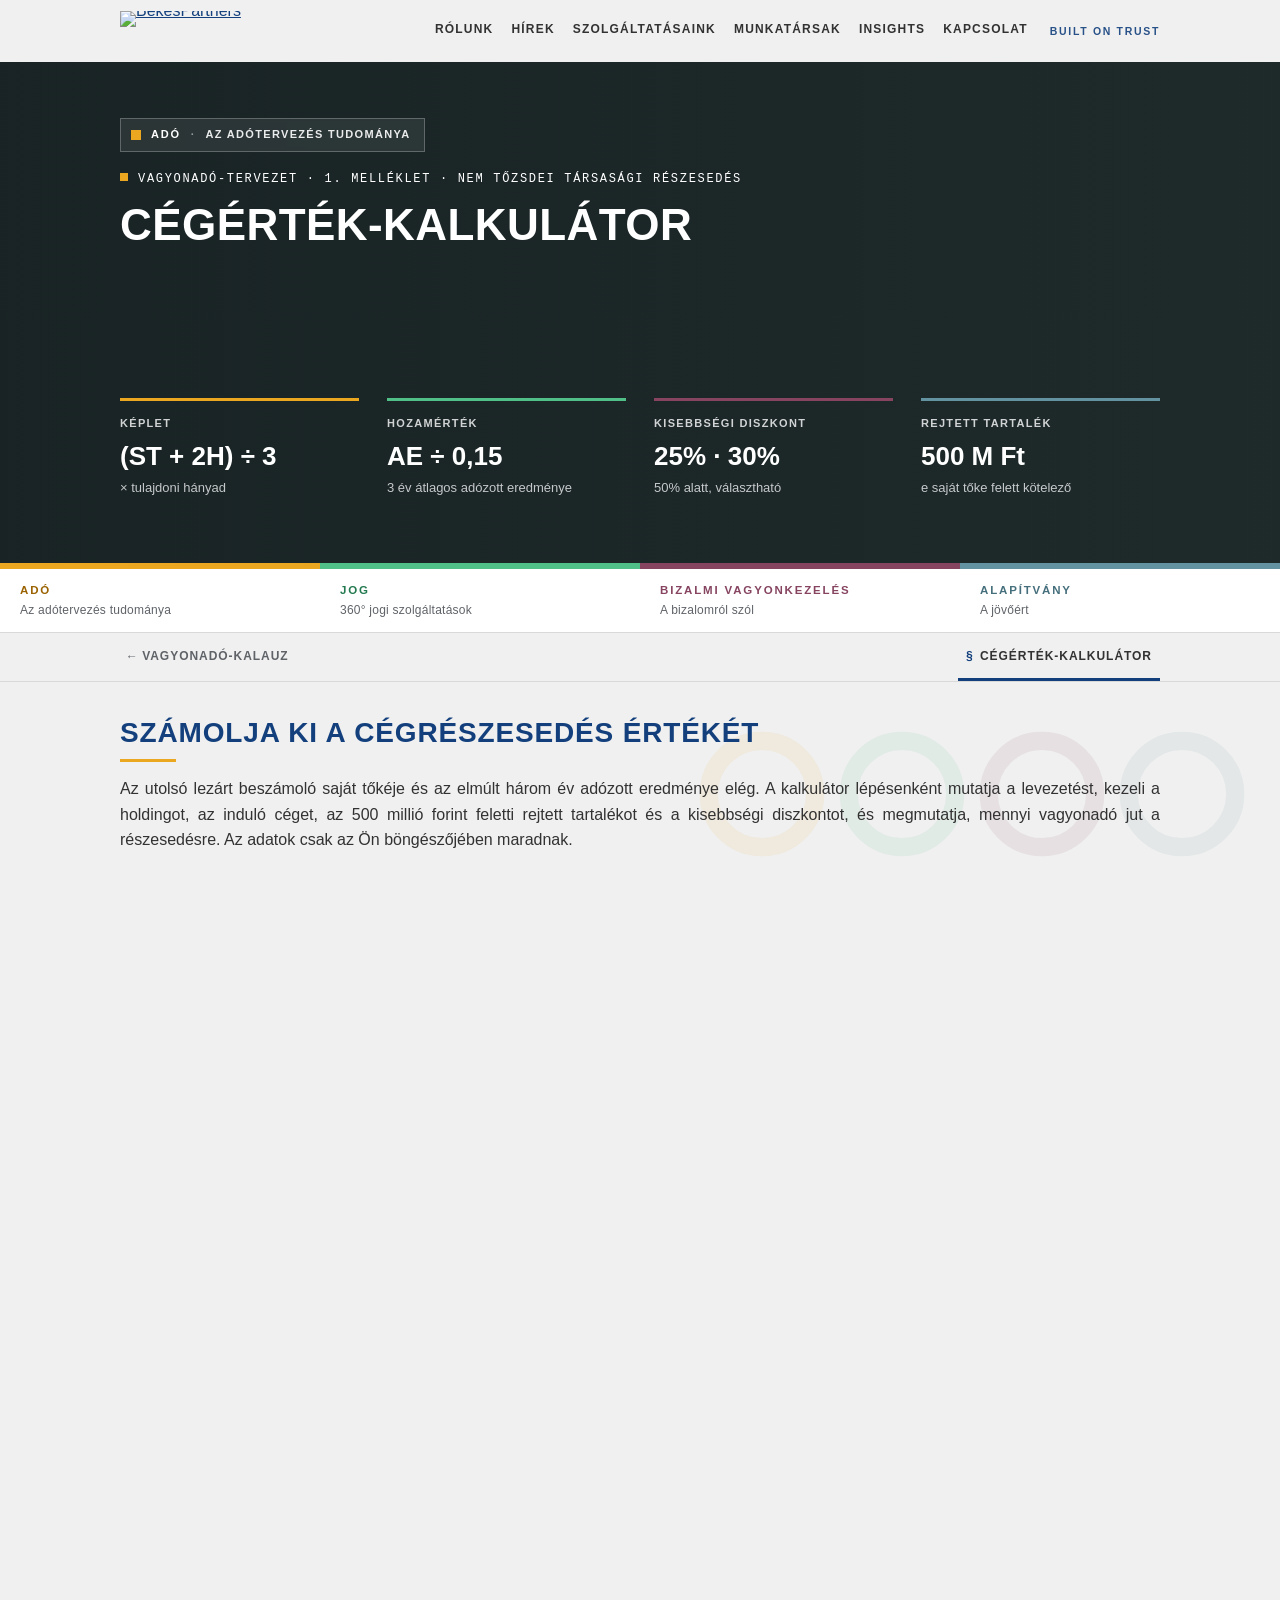
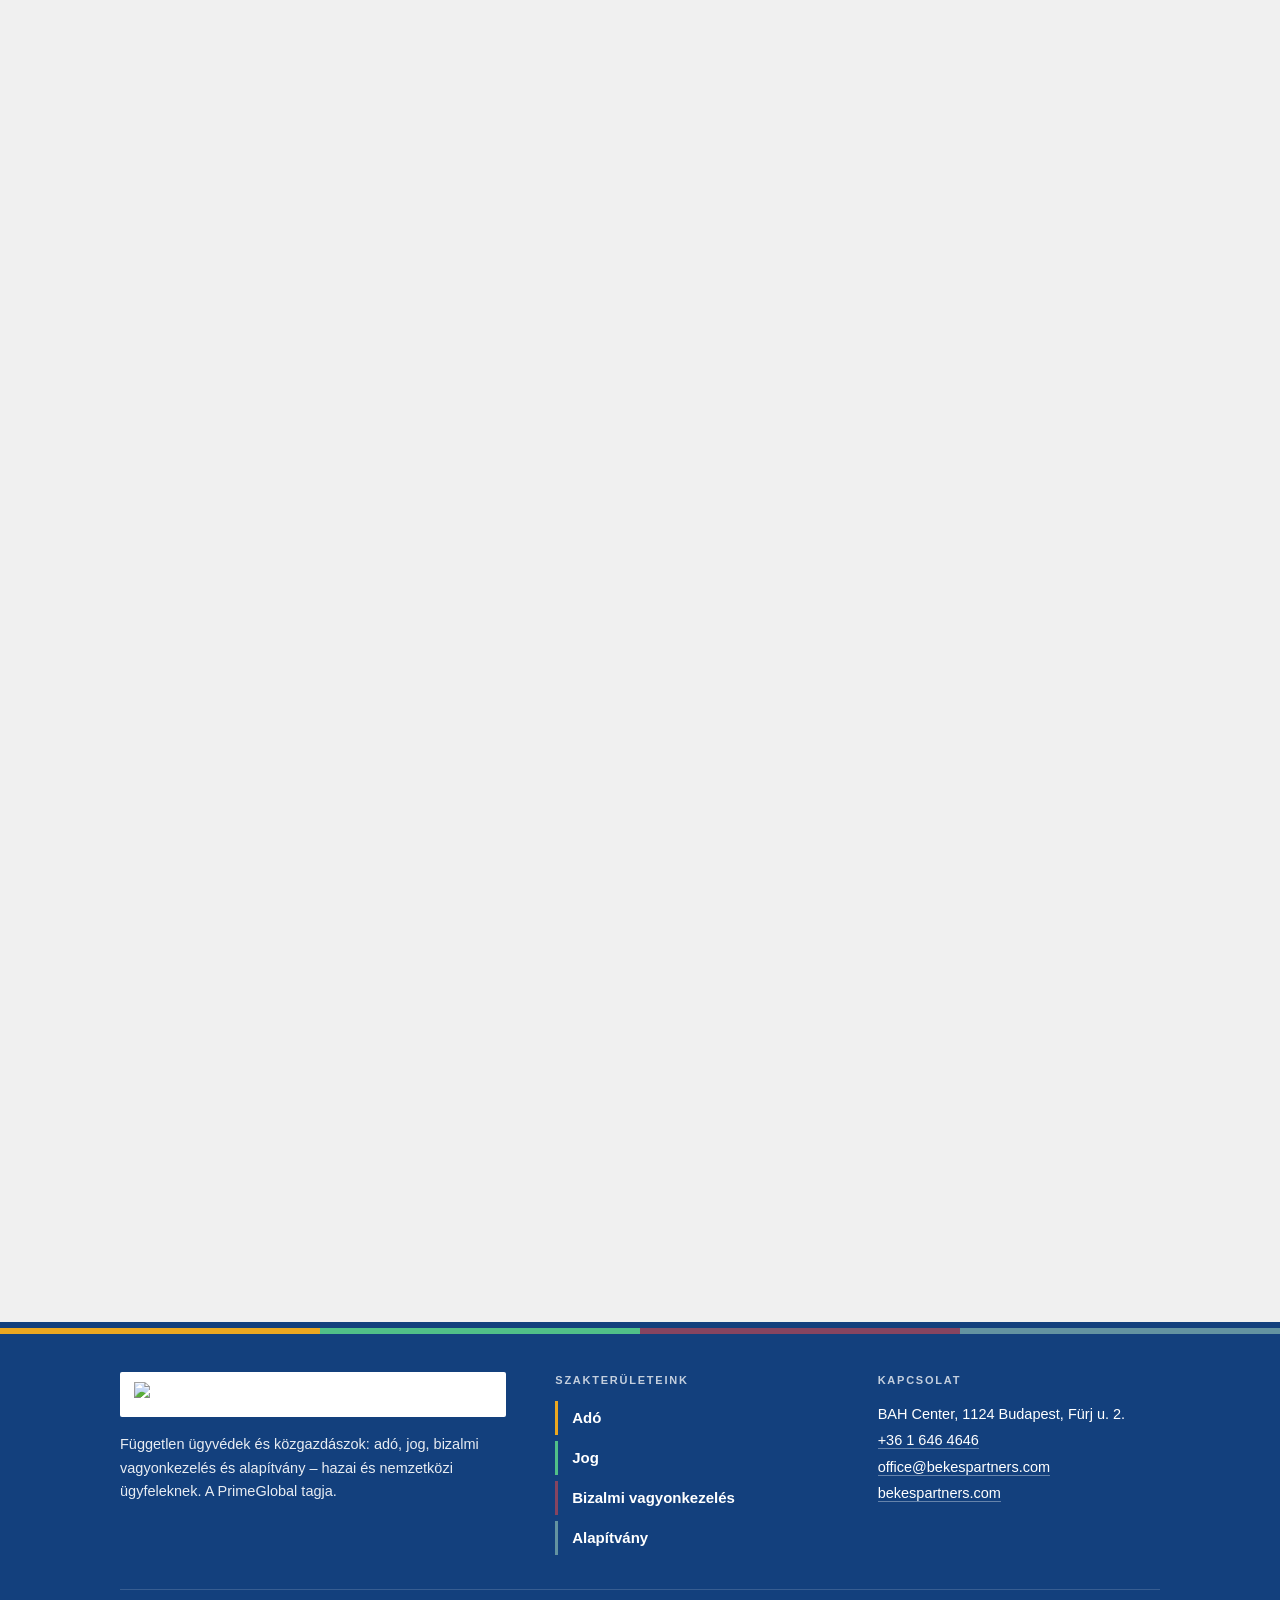
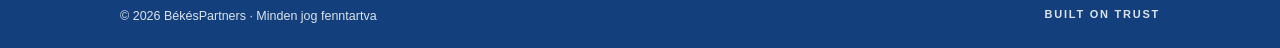
==== commit c397f0d6: "Alap-URL átírása bekespartners.com/vagyonado-kalauz2026/-ra (production) og:image, canonical, og:url" ====
--- a/cegertek.html
+++ b/cegertek.html
@@ -14,9 +14,9 @@
 <meta property="og:site_name" content="BékésPartners">
 <meta property="og:title" content="Cégérték-kalkulátor – nem tőzsdei cégrészesedés értéke a vagyonadó-tervezet szerint">
 <meta property="og:description" content="Számolja ki, mennyit ér a cége a 2026-os vagyonadó-tervezet képlete szerint, és mennyi vagyonadó jut a részesedésére.">
-<meta property="og:image" content="https://staging.bekespartners.com/vagyonado-kalauz2026/hero.jpg">
-<link rel="canonical" href="https://staging.bekespartners.com/vagyonado-kalauz2026/cegertek.html">
-<meta property="og:url" content="https://staging.bekespartners.com/vagyonado-kalauz2026/cegertek.html">
+<meta property="og:image" content="https://bekespartners.com/vagyonado-kalauz2026/hero.jpg">
+<link rel="canonical" href="https://bekespartners.com/vagyonado-kalauz2026/cegertek.html">
+<meta property="og:url" content="https://bekespartners.com/vagyonado-kalauz2026/cegertek.html">
 <meta name="twitter:card" content="summary_large_image">
 <script type="application/ld+json">{"@context":"https://schema.org","@type":"WebApplication","name":"Cégérték-kalkulátor","applicationCategory":"FinanceApplication","inLanguage":"hu","author":{"@type":"Organization","name":"BékésPartners","url":"https://www.bekespartners.com/"}}</script>
 <meta name="color-scheme" content="light dark">
